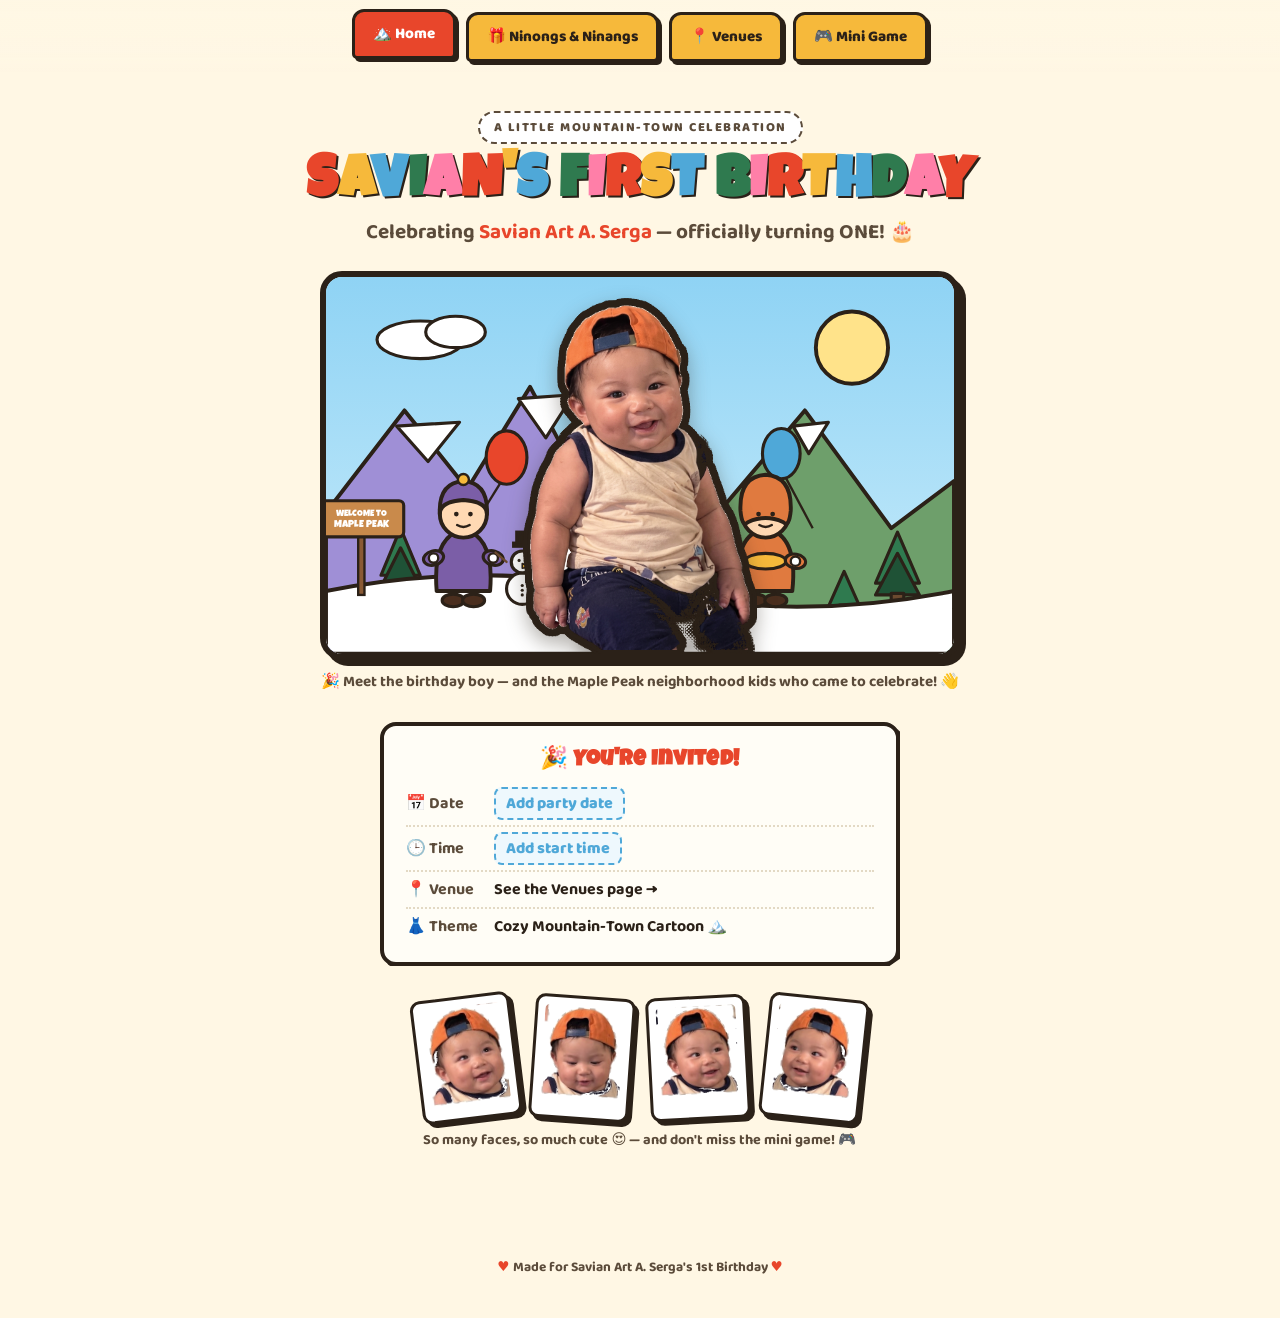
==== index.html @ a9ca5cde "Initial commit: Savian's First Birthday site with mini game Front-end only static site (South Park-i" ====
<!DOCTYPE html>
<html lang="en">
<head>
<meta charset="UTF-8">
<meta name="viewport" content="width=device-width, initial-scale=1, viewport-fit=cover">
<title>Savian's First Birthday</title>
<meta name="description" content="Join us in celebrating Savian Art A. Serga's 1st birthday — a cozy mountain-town celebration.">
<link rel="icon" href="data:,">
<link rel="stylesheet" href="css/style.css">
</head>
<body>

<div class="snowfall" id="snowfall" aria-hidden="true"></div>

<nav class="nav">
  <a href="index.html" class="active">🏔️ Home</a>
  <a href="ninongs.html">🎁 Ninongs &amp; Ninangs</a>
  <a href="venues.html">📍 Venues</a>
  <a href="game.html">🎮 Mini Game</a>
</nav>

<main>
  <section id="home">
    <p class="eyebrow" style="display:block;text-align:center;margin-inline:auto;width:fit-content;">a little mountain-town celebration</p>
    <h1 class="hero-title rainbow-text">SAVIAN'S FIRST BIRTHDAY</h1>
    <p class="hero-sub">Celebrating <b>Savian Art A. Serga</b> — officially turning ONE! 🎂</p>

    <div class="scene-wrap">
      <svg viewBox="0 0 800 480" role="img" aria-label="An illustrated snowy mountain-town scene with cutout-style neighborhood friends, a snowman, and a welcome sign">
        <defs>
          <linearGradient id="skyGrad" x1="0" y1="0" x2="0" y2="1">
            <stop offset="0%" stop-color="var(--sky-top)"/>
            <stop offset="100%" stop-color="var(--sky-bottom)"/>
          </linearGradient>
        </defs>

        <rect x="0" y="0" width="800" height="480" fill="url(#skyGrad)"/>

        <circle cx="670" cy="90" r="46" fill="#FFE38A" stroke="var(--outline)" stroke-width="5"/>

        <ellipse cx="120" cy="80" rx="55" ry="24" fill="#fff" stroke="var(--outline)" stroke-width="4"/>
        <ellipse cx="165" cy="70" rx="38" ry="20" fill="#fff" stroke="var(--outline)" stroke-width="4"/>

        <polygon points="0,300 100,170 180,270 260,140 340,290 420,180 500,300 500,480 0,480"
                 fill="var(--mtn-back)" stroke="var(--outline)" stroke-width="5" stroke-linejoin="round"/>
        <polygon points="90,190 130,235 170,185" fill="var(--snow)" stroke="var(--outline)" stroke-width="4" stroke-linejoin="round"/>
        <polygon points="245,155 280,205 315,150" fill="var(--snow)" stroke="var(--outline)" stroke-width="4" stroke-linejoin="round"/>

        <polygon points="300,340 420,190 500,300 610,170 720,320 800,260 800,480 300,480"
                 fill="var(--mtn-front)" stroke="var(--outline)" stroke-width="5" stroke-linejoin="round"/>
        <polygon points="405,210 425,245 450,205" fill="var(--snow)" stroke="var(--outline)" stroke-width="4" stroke-linejoin="round"/>
        <polygon points="595,190 615,225 640,185" fill="var(--snow)" stroke="var(--outline)" stroke-width="4" stroke-linejoin="round"/>

        <g stroke="var(--outline)" stroke-width="4" stroke-linejoin="round">
          <polygon points="70,380 95,320 120,380" fill="var(--pine)"/>
          <polygon points="70,395 95,345 120,395" fill="var(--pine-dark)"/>
          <rect x="88" y="393" width="14" height="16" fill="#6b4a2f"/>

          <polygon points="700,390 728,325 756,390" fill="var(--pine)"/>
          <polygon points="700,405 728,352 756,405" fill="var(--pine-dark)"/>
          <rect x="720" y="403" width="16" height="16" fill="#6b4a2f"/>

          <polygon points="640,420 660,375 680,420" fill="var(--pine)"/>
          <rect x="654" y="418" width="12" height="14" fill="#6b4a2f"/>
        </g>

        <path d="M0,400 Q200,360 400,400 T800,400 V480 H0 Z" fill="var(--snow)" stroke="var(--outline)" stroke-width="5"/>

        <g>
          <line x1="180" y1="330" x2="230" y2="250" stroke="var(--outline)" stroke-width="3"/>
          <ellipse cx="230" cy="230" rx="26" ry="34" fill="var(--red)" stroke="var(--outline)" stroke-width="4"/>
          <line x1="620" y1="320" x2="580" y2="245" stroke="var(--outline)" stroke-width="3"/>
          <ellipse cx="580" cy="225" rx="24" ry="32" fill="var(--blue)" stroke="var(--outline)" stroke-width="4"/>
        </g>

        <g transform="translate(45,325)">
          <rect x="-4" y="0" width="8" height="80" fill="var(--wood)" stroke="var(--outline)" stroke-width="3"/>
          <rect x="-54" y="-40" width="108" height="46" rx="6" fill="var(--sign)" stroke="var(--outline)" stroke-width="4"/>
          <text x="0" y="-21" text-anchor="middle" font-family="'Luckiest Guy'" font-size="11" fill="#fff">WELCOME TO</text>
          <text x="0" y="-6" text-anchor="middle" font-family="'Luckiest Guy'" font-size="13" fill="#fff">MAPLE PEAK</text>
        </g>

        <g transform="translate(175,420)">
          <ellipse cx="-13" cy="-8" rx="14" ry="8" fill="#4A2E1E" stroke="var(--outline)" stroke-width="4"/>
          <ellipse cx="13" cy="-8" rx="14" ry="8" fill="#4A2E1E" stroke="var(--outline)" stroke-width="4"/>
          <path d="M-34,-20 Q-40,-90 0,-98 Q40,-90 34,-20 Z" fill="var(--coat1)" stroke="var(--outline)" stroke-width="5" stroke-linejoin="round"/>
          <ellipse cx="-38" cy="-62" rx="13" ry="9" fill="var(--coat1)" stroke="var(--outline)" stroke-width="4" transform="rotate(-15 -38 -62)"/>
          <ellipse cx="38" cy="-62" rx="13" ry="9" fill="var(--coat1)" stroke="var(--outline)" stroke-width="4" transform="rotate(15 38 -62)"/>
          <circle cx="-38" cy="-62" r="6" fill="#fff" stroke="var(--outline)" stroke-width="3"/>
          <circle cx="38" cy="-62" r="6" fill="#fff" stroke="var(--outline)" stroke-width="3"/>
          <circle cx="0" cy="-118" r="30" fill="var(--peach)" stroke="var(--outline)" stroke-width="5"/>
          <path d="M-30,-118 Q-32,-158 0,-160 Q32,-158 30,-118 Q30,-134 0,-136 Q-30,-134 -30,-118 Z" fill="var(--coat1)" stroke="var(--outline)" stroke-width="5" stroke-linejoin="round"/>
          <circle cx="0" cy="-162" r="7" fill="var(--yellow)" stroke="var(--outline)" stroke-width="3"/>
          <circle cx="-9" cy="-118" r="3" fill="var(--outline)"/>
          <circle cx="9" cy="-118" r="3" fill="var(--outline)"/>
          <path d="M-8,-104 Q0,-99 8,-104" fill="none" stroke="var(--outline)" stroke-width="3" stroke-linecap="round"/>
        </g>

        <g transform="translate(250,415)">
          <circle cx="0" cy="-18" r="20" fill="#fff" stroke="var(--outline)" stroke-width="4"/>
          <circle cx="0" cy="-52" r="14" fill="#fff" stroke="var(--outline)" stroke-width="4"/>
          <circle cx="-4" cy="-54" r="2" fill="var(--outline)"/>
          <circle cx="4" cy="-54" r="2" fill="var(--outline)"/>
          <polygon points="0,-50 11,-46 0,-44" fill="var(--yellow)" stroke="var(--outline)" stroke-width="2" stroke-linejoin="round"/>
          <circle cx="0" cy="-22" r="2" fill="var(--outline)"/>
          <circle cx="0" cy="-16" r="2" fill="var(--outline)"/>
          <circle cx="0" cy="-10" r="2" fill="var(--outline)"/>
          <line x1="-20" y1="-52" x2="-34" y2="-64" stroke="#6b4a2f" stroke-width="3" stroke-linecap="round"/>
          <line x1="20" y1="-52" x2="34" y2="-60" stroke="#6b4a2f" stroke-width="3" stroke-linecap="round"/>
          <rect x="-13" y="-78" width="26" height="8" fill="var(--outline)"/>
          <rect x="-9" y="-92" width="18" height="16" fill="var(--outline)"/>
        </g>

        <g transform="translate(560,420)">
          <ellipse cx="-13" cy="-8" rx="14" ry="8" fill="#4A2E1E" stroke="var(--outline)" stroke-width="4"/>
          <ellipse cx="13" cy="-8" rx="14" ry="8" fill="#4A2E1E" stroke="var(--outline)" stroke-width="4"/>
          <path d="M-34,-20 Q-42,-92 0,-100 Q42,-92 34,-20 Z" fill="var(--coat2)" stroke="var(--outline)" stroke-width="5" stroke-linejoin="round"/>
          <ellipse cx="0" cy="-58" rx="26" ry="10" fill="var(--yellow)" stroke="var(--outline)" stroke-width="4"/>
          <ellipse cx="-38" cy="-58" rx="13" ry="9" fill="var(--coat2)" stroke="var(--outline)" stroke-width="4" transform="rotate(-10 -38 -58)"/>
          <ellipse cx="38" cy="-58" rx="13" ry="9" fill="var(--coat2)" stroke="var(--outline)" stroke-width="4" transform="rotate(10 38 -58)"/>
          <circle cx="-38" cy="-58" r="6" fill="#fff" stroke="var(--outline)" stroke-width="3"/>
          <circle cx="38" cy="-58" r="6" fill="#fff" stroke="var(--outline)" stroke-width="3"/>
          <circle cx="0" cy="-118" r="30" fill="var(--peach)" stroke="var(--outline)" stroke-width="5"/>
          <path d="M-32,-122 Q-34,-166 0,-168 Q34,-166 32,-122 Q30,-100 22,-108 Q0,-118 -22,-108 Q-30,-100 -32,-122 Z" fill="var(--coat2)" stroke="var(--outline)" stroke-width="5" stroke-linejoin="round"/>
          <circle cx="-9" cy="-118" r="3" fill="var(--outline)"/>
          <circle cx="9" cy="-118" r="3" fill="var(--outline)"/>
          <path d="M-8,-104 Q0,-99 8,-104" fill="none" stroke="var(--outline)" stroke-width="3" stroke-linecap="round"/>
        </g>

        <g transform="translate(400,175) rotate(-16)">
          <polygon points="0,-70 -30,20 30,20" fill="var(--blue)" stroke="var(--outline)" stroke-width="5" stroke-linejoin="round"/>
          <polygon points="-19,-6 19,-6 12,-24 -12,-24" fill="var(--red)" stroke="var(--outline)" stroke-width="3" stroke-linejoin="round"/>
          <polygon points="-9,-40 9,-40 5,-54 -5,-54" fill="var(--yellow)" stroke="var(--outline)" stroke-width="3" stroke-linejoin="round"/>
          <circle cx="0" cy="-70" r="11" fill="#fff" stroke="var(--outline)" stroke-width="4"/>
        </g>

        <ellipse cx="400" cy="428" rx="128" ry="16" fill="var(--outline)" opacity=".16"/>
      </svg>

      <div class="photo-stage">
        <div class="photo-shadow"></div>
        <img class="baby-photo" src="assets/img/baby-full.png" alt="Savian smiling in his orange cap">
      </div>
    </div>
    <p class="hint">🎉 Meet the birthday boy — and the Maple Peak neighborhood kids who came to celebrate! 👋</p>

    <div class="party-sign">
      <h3>🎉 You're Invited!</h3>
      <div class="sign-row"><span class="label">📅 Date</span><span class="fill">Add party date</span></div>
      <div class="sign-row"><span class="label">🕒 Time</span><span class="fill">Add start time</span></div>
      <div class="sign-row"><span class="label">📍 Venue</span><span>See the Venues page →</span></div>
      <div class="sign-row"><span class="label">👗 Theme</span><span>Cozy Mountain-Town Cartoon 🏔️</span></div>
    </div>

    <div class="photo-strip">
      <div class="polaroid"><img src="assets/img/baby-1.png" alt="Savian smiling, angle 1"></div>
      <div class="polaroid"><img src="assets/img/baby-2.png" alt="Savian smiling, angle 2"></div>
      <div class="polaroid"><img src="assets/img/baby-3.png" alt="Savian smiling, angle 3"></div>
      <div class="polaroid"><img src="assets/img/baby-4.png" alt="Savian smiling, angle 4"></div>
    </div>
    <p class="photo-strip-cap">So many faces, so much cute 😍 — and don't miss the mini game! 🎮</p>
  </section>
</main>

<footer>
  <span class="heart">♥</span> Made for Savian Art A. Serga's 1st Birthday <span class="heart">♥</span>
</footer>

<script src="js/site.js"></script>
</body>
</html>
---- css/style.css ----
@import url('https://fonts.googleapis.com/css2?family=Luckiest+Guy&family=Baloo+2:wght@400;500;600;700;800&display=swap');

:root{
  --sky-top:#8FD3F4;
  --sky-bottom:#C9ECFB;
  --mtn-back:#9F8FD6;
  --mtn-front:#6E9F6B;
  --snow:#FFFFFF;
  --pine:#2F7A4F;
  --pine-dark:#1F5236;
  --paper:#FFF7E4;
  --card:#FFFDF6;
  --outline:#2B2118;
  --text:#2B2118;
  --text-soft:#5B4B3A;
  --red:#E8462B;
  --yellow:#F6B93B;
  --blue:#4FA8D8;
  --green:#2F7A4F;
  --pink:#FF7FA8;
  --peach:#FFD9B3;
  --coat1:#7B5EA7;
  --coat2:#E07A3F;
  --wood:#8a5a35;
  --sign:#c98a4b;
}

*{box-sizing:border-box;}
html{ -webkit-text-size-adjust:100%; }
body{
  margin:0;
  background:var(--paper);
  color:var(--text);
  font-family:'Baloo 2', ui-rounded, system-ui, sans-serif;
  overflow-x:hidden;
}
h1,h2,h3,.display{
  font-family:'Luckiest Guy', 'Baloo 2', cursive;
  letter-spacing:.5px;
  text-wrap:balance;
  margin:0;
}
a{ color:inherit; text-decoration:none; }
img{ max-width:100%; }

/* ---------- snow ---------- */
.snowfall{ position:fixed; inset:0; pointer-events:none; overflow:hidden; z-index:1; }
.flake{ position:absolute; top:-10%; color:#fff; text-shadow:0 0 2px rgba(43,33,24,.25); animation:fall linear infinite; }
@keyframes fall{
  to{ transform:translateY(115vh) translateX(var(--drift,0px)); }
}
@media (prefers-reduced-motion:reduce){
  .flake{ animation:none; display:none; }
}

/* ---------- nav ---------- */
.nav{
  position:fixed; top:0; left:0; right:0; z-index:50;
  display:flex; justify-content:center; flex-wrap:wrap; gap:10px;
  padding:calc(env(safe-area-inset-top,0px) + 12px) 16px 10px;
  background:linear-gradient(to bottom, rgba(255,247,228,.97), rgba(255,247,228,.85) 80%, transparent);
}
.nav a{
  display:inline-block;
  font-family:'Baloo 2', sans-serif; font-weight:800; font-size:.95rem;
  padding:10px 18px; border:3px solid var(--outline); border-radius:12px 12px 5px 5px;
  cursor:pointer; background:var(--yellow); color:var(--outline);
  box-shadow:3px 3px 0 var(--outline);
  transition:transform .12s ease;
}
.nav a:hover{ transform:translateY(-2px); }
.nav a:active{ transform:translateY(1px); box-shadow:1px 1px 0 var(--outline); }
.nav a.active{ background:var(--red); color:#fff; transform:translateY(-3px); }
.nav a:focus-visible{ outline:3px solid var(--blue); outline-offset:2px; }

main{ position:relative; z-index:2; padding-top:78px; max-width:920px; margin:0 auto; padding-inline:16px; }
section{ padding-block:20px 60px; }

.eyebrow{
  display:inline-block; font-weight:800; font-size:.8rem; letter-spacing:1.5px;
  text-transform:uppercase; color:var(--text-soft); background:#fff;
  border:2px dashed var(--text-soft); border-radius:999px; padding:4px 14px;
  margin-bottom:10px;
}

/* ---------- hero ---------- */
.hero-title{ font-size:clamp(2.1rem, 7vw, 3.6rem); text-align:center; margin:6px 0 2px; line-height:1.05; }
.hero-title span{ text-shadow:2px 2px 0 var(--outline); }
.hero-sub{ text-align:center; font-weight:700; font-size:clamp(1rem,2.6vw,1.3rem); color:var(--text-soft); margin:0 0 22px; }
.hero-sub b{ color:var(--red); }

.scene-wrap{
  position:relative; max-width:640px; margin:0 auto; border:6px solid var(--outline); border-radius:22px;
  overflow:hidden; box-shadow:6px 6px 0 var(--outline); background:var(--sky-bottom);
}
.scene-wrap svg{ display:block; width:100%; height:auto; }
.hint{ text-align:center; font-weight:700; color:var(--text-soft); margin-top:10px; font-size:.95rem; }

.photo-stage{
  position:absolute; left:50%; bottom:1%; height:92%;
  transform:translateX(-50%); pointer-events:none;
}
.photo-shadow{
  position:absolute; left:50%; bottom:-1%; width:58%; height:14px; transform:translateX(-50%);
  background:var(--outline); opacity:.2; border-radius:50%; filter:blur(4px);
}
.baby-photo{
  display:block; height:100%; width:auto;
  filter:
    drop-shadow(3px 0 0 var(--outline)) drop-shadow(-3px 0 0 var(--outline))
    drop-shadow(0 3px 0 var(--outline)) drop-shadow(0 -3px 0 var(--outline))
    drop-shadow(2px 2px 0 var(--outline)) drop-shadow(-2px -2px 0 var(--outline))
    drop-shadow(2px -2px 0 var(--outline)) drop-shadow(-2px 2px 0 var(--outline))
    drop-shadow(0 8px 10px rgba(43,33,24,.35));
}

.photo-strip{ display:flex; justify-content:center; flex-wrap:wrap; gap:16px; margin-top:30px; }
.polaroid{
  background:#fff; border:3px solid var(--outline); border-radius:10px; padding:7px 7px 13px;
  box-shadow:4px 4px 0 var(--outline); width:100px;
}
.polaroid img{ width:100%; border-radius:5px; display:block; }
.polaroid:nth-child(1){ transform:rotate(-7deg); }
.polaroid:nth-child(2){ transform:rotate(4deg); }
.polaroid:nth-child(3){ transform:rotate(-3deg); }
.polaroid:nth-child(4){ transform:rotate(6deg); }
.photo-strip-cap{ text-align:center; font-weight:700; color:var(--text-soft); margin-top:8px; font-size:.9rem; }

.party-sign{
  max-width:520px; margin:28px auto 0; background:var(--card); border:4px solid var(--outline);
  border-radius:16px; padding:18px 22px; box-shadow:5px 5px 0 var(--outline);
  clip-path:polygon(0% 2%,2% 0%,98% 0%,100% 3%,100% 97%,98% 100%,2% 100%,0% 98%);
}
.party-sign h3{ margin:0 0 10px; font-size:1.4rem; color:var(--red); text-align:center; }
.sign-row{ display:flex; gap:10px; align-items:baseline; font-weight:700; padding:5px 0; border-bottom:2px dotted #e3d9c4; }
.sign-row:last-child{ border-bottom:none; }
.sign-row .label{ min-width:78px; color:var(--text-soft); }
.fill{
  border:2px dashed var(--blue); border-radius:8px; padding:2px 10px; color:var(--blue);
  background:#eef8fd; font-weight:800;
}

/* ---------- section headers ---------- */
.page-head{ text-align:center; margin-bottom:26px; }
.page-head h2{ font-size:clamp(1.8rem,5vw,2.6rem); color:var(--red); margin:4px 0 6px; text-shadow:2px 2px 0 var(--outline); }
.page-head p{ color:var(--text-soft); font-weight:600; max-width:60ch; margin:0 auto; }

/* ---------- godparent cards ---------- */
.card-grid{ display:grid; grid-template-columns:repeat(auto-fit,minmax(190px,1fr)); gap:18px; }
.god-card{
  background:var(--card); border:4px solid var(--outline); border-radius:16px; padding:18px 14px 16px;
  text-align:center; box-shadow:5px 5px 0 var(--outline); position:relative;
}
.god-card .tag{
  position:absolute; top:-12px; left:50%; transform:translateX(-50%);
  font-size:.72rem; font-weight:800; letter-spacing:1px; text-transform:uppercase;
  padding:3px 10px; border-radius:999px; border:2px solid var(--outline); color:#fff;
}
.god-card.ninong .tag{ background:var(--blue); }
.god-card.ninang .tag{ background:var(--pink); }
.avatar{
  width:78px; height:78px; margin:14px auto 12px; border-radius:50%; border:4px solid var(--outline);
  display:flex; align-items:center; justify-content:center; font-family:'Luckiest Guy';
  font-size:1.6rem; color:#fff;
}
.god-card.ninong .avatar{ background:var(--blue); }
.god-card.ninang .avatar{ background:var(--pink); }
.god-card .name{ font-weight:800; font-size:1.05rem; }
.god-card .role{ color:var(--text-soft); font-weight:600; font-size:.85rem; margin-top:2px; }
.edit-hint{ text-align:center; margin-top:22px; font-weight:700; color:var(--text-soft); font-size:.9rem; }

/* ---------- venues ---------- */
.venue-card{
  background:var(--card); border:4px solid var(--outline); border-radius:18px; padding:20px;
  box-shadow:5px 5px 0 var(--outline); margin-bottom:22px; display:grid; gap:16px;
  grid-template-columns:140px 1fr; align-items:center;
}
.venue-icon{
  width:110px; height:110px; border-radius:16px; border:4px solid var(--outline);
  display:flex; align-items:center; justify-content:center; font-size:2.6rem;
}
.venue-card.mass .venue-icon{ background:#e9e4ff; }
.venue-card.party .venue-icon{ background:#ffe9d6; }
.venue-card h3{ margin:0 0 6px; font-size:1.3rem; }
.venue-line{ font-weight:700; color:var(--text-soft); margin:2px 0; }
@media (max-width:480px){
  .venue-card{ grid-template-columns:1fr; text-align:center; }
  .venue-icon{ margin:0 auto; }
}

/* ---------- mini game ---------- */
.game-wrap{
  max-width:640px; margin:0 auto; text-align:center;
}
.game-canvas-frame{
  position:relative; border:6px solid var(--outline); border-radius:18px; overflow:hidden;
  box-shadow:6px 6px 0 var(--outline); background:var(--sky-bottom); touch-action:none;
}
#gameCanvas{ display:block; width:100%; height:auto; image-rendering:pixelated; }
.game-controls{ margin-top:16px; display:flex; justify-content:center; gap:12px; flex-wrap:wrap; }
.game-btn{
  font-family:'Baloo 2', sans-serif; font-weight:800; font-size:1rem;
  padding:12px 26px; border:3px solid var(--outline); border-radius:12px 12px 5px 5px;
  cursor:pointer; background:var(--blue); color:#fff;
  box-shadow:3px 3px 0 var(--outline); transition:transform .12s ease;
}
.game-btn:hover{ transform:translateY(-2px); }
.game-btn:active{ transform:translateY(1px); box-shadow:1px 1px 0 var(--outline); }
.game-help{ margin-top:14px; color:var(--text-soft); font-weight:600; font-size:.9rem; }
.game-help kbd{
  font-family:inherit; font-weight:800; background:#fff; border:2px solid var(--outline);
  border-radius:6px; padding:1px 8px; box-shadow:2px 2px 0 var(--outline);
}

footer{ text-align:center; padding:30px 16px 40px; color:var(--text-soft); font-weight:700; font-size:.85rem; }
footer .heart{ color:var(--red); }
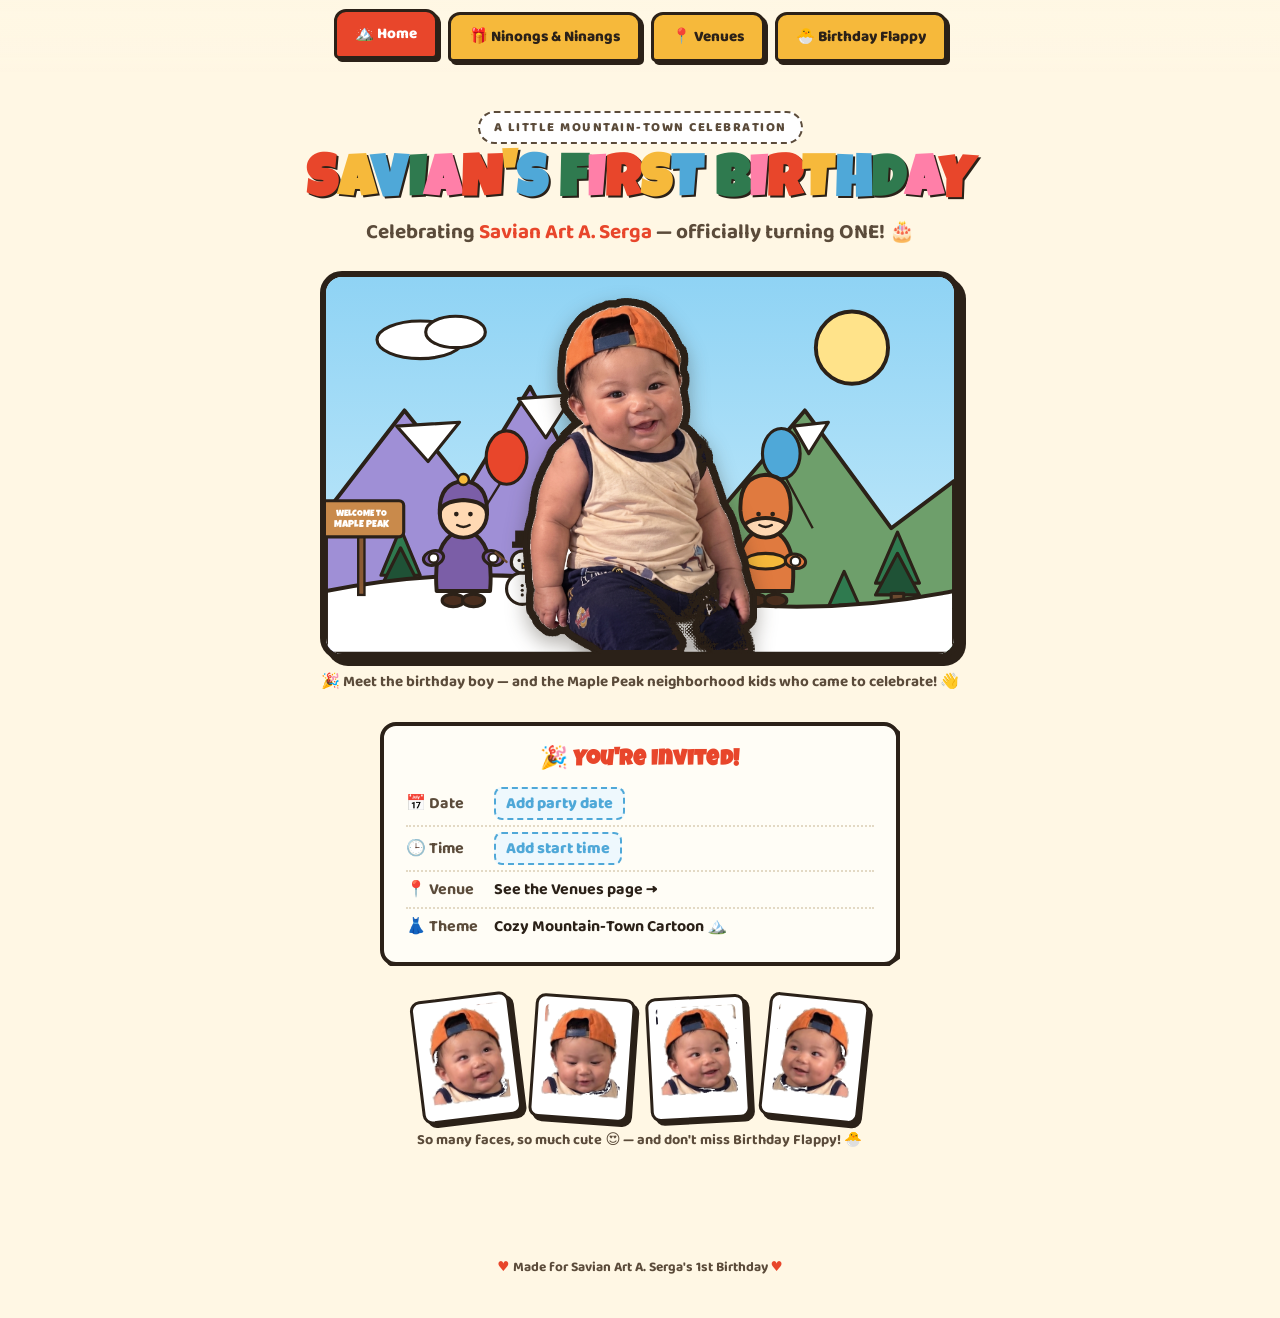
==== commit b868e785: "Replace dino-run mini game with Birthday Flappy + leaderboard New Flappy-Bird-style game: pick a Nin" ====
--- a/index.html
+++ b/index.html
@@ -16,7 +16,7 @@
   <a href="index.html" class="active">🏔️ Home</a>
   <a href="ninongs.html">🎁 Ninongs &amp; Ninangs</a>
   <a href="venues.html">📍 Venues</a>
-  <a href="game.html">🎮 Mini Game</a>
+  <a href="game.html">🐣 Birthday Flappy</a>
 </nav>
 
 <main>
@@ -158,7 +158,7 @@
       <div class="polaroid"><img src="assets/img/baby-3.png" alt="Savian smiling, angle 3"></div>
       <div class="polaroid"><img src="assets/img/baby-4.png" alt="Savian smiling, angle 4"></div>
     </div>
-    <p class="photo-strip-cap">So many faces, so much cute 😍 — and don't miss the mini game! 🎮</p>
+    <p class="photo-strip-cap">So many faces, so much cute 😍 — and don't miss Birthday Flappy! 🐣</p>
   </section>
 </main>
 
--- a/css/style.css
+++ b/css/style.css
@@ -192,25 +192,77 @@
 .game-wrap{
   max-width:640px; margin:0 auto; text-align:center;
 }
+.flappy-panel-title{ font-size:1.5rem; color:var(--red); margin-bottom:16px; text-shadow:2px 2px 0 var(--outline); }
+
 .game-canvas-frame{
   position:relative; border:6px solid var(--outline); border-radius:18px; overflow:hidden;
   box-shadow:6px 6px 0 var(--outline); background:var(--sky-bottom); touch-action:none;
 }
-#gameCanvas{ display:block; width:100%; height:auto; image-rendering:pixelated; }
+.flappy-frame{ max-width:360px; margin:0 auto; }
+#gameCanvas{ display:block; width:100%; height:auto; image-rendering:pixelated; touch-action:none; }
 .game-controls{ margin-top:16px; display:flex; justify-content:center; gap:12px; flex-wrap:wrap; }
 .game-btn{
-  font-family:'Baloo 2', sans-serif; font-weight:800; font-size:1rem;
-  padding:12px 26px; border:3px solid var(--outline); border-radius:12px 12px 5px 5px;
-  cursor:pointer; background:var(--blue); color:#fff;
+  font-family:'Baloo 2', sans-serif; font-weight:800; font-size:1.1rem;
+  padding:16px 32px; border:3px solid var(--outline); border-radius:12px 12px 5px 5px;
+  cursor:pointer; background:var(--blue); color:#fff; touch-action:manipulation;
   box-shadow:3px 3px 0 var(--outline); transition:transform .12s ease;
+  -webkit-tap-highlight-color:transparent; user-select:none;
 }
 .game-btn:hover{ transform:translateY(-2px); }
 .game-btn:active{ transform:translateY(1px); box-shadow:1px 1px 0 var(--outline); }
+.game-btn.secondary{ background:var(--yellow); color:var(--outline); font-size:1rem; padding:14px 26px; }
 .game-help{ margin-top:14px; color:var(--text-soft); font-weight:600; font-size:.9rem; }
 .game-help kbd{
   font-family:inherit; font-weight:800; background:#fff; border:2px solid var(--outline);
   border-radius:6px; padding:1px 8px; box-shadow:2px 2px 0 var(--outline);
 }
 
+/* ---------- player select ---------- */
+.player-grid{
+  display:grid; grid-template-columns:repeat(auto-fit,minmax(150px,1fr)); gap:14px;
+  max-width:520px; margin:0 auto;
+}
+.player-btn{
+  display:flex; flex-direction:column; align-items:center; gap:8px;
+  font-family:'Baloo 2', sans-serif; font-weight:800; font-size:1rem;
+  padding:16px 10px; border:3px solid var(--outline); border-radius:14px;
+  cursor:pointer; background:var(--card); color:var(--outline);
+  box-shadow:4px 4px 0 var(--outline); transition:transform .12s ease;
+  -webkit-tap-highlight-color:transparent;
+}
+.player-btn:hover{ transform:translateY(-3px); }
+.player-btn:active{ transform:translateY(1px); box-shadow:1px 1px 0 var(--outline); }
+.player-avatar{
+  width:52px; height:52px; border-radius:50%; border:3px solid var(--outline);
+  display:flex; align-items:center; justify-content:center; font-family:'Luckiest Guy';
+  font-size:1.1rem; color:#fff;
+}
+.player-btn.ninong .player-avatar{ background:var(--blue); }
+.player-btn.ninang .player-avatar{ background:var(--pink); }
+
+.playing-as{ font-weight:700; color:var(--text-soft); margin-bottom:14px; }
+.playing-as strong{ color:var(--red); }
+.link-btn{
+  background:none; border:none; padding:0; margin:0; cursor:pointer;
+  color:var(--blue); font-weight:800; font-family:inherit; font-size:inherit;
+  text-decoration:underline; text-underline-offset:2px;
+}
+
+/* ---------- leaderboard ---------- */
+.leaderboard-list{
+  list-style:none; margin:0 auto; padding:0; max-width:420px;
+  display:flex; flex-direction:column; gap:8px;
+}
+.leaderboard-row{
+  display:grid; grid-template-columns:32px 1fr auto; align-items:center; gap:10px;
+  background:var(--card); border:3px solid var(--outline); border-radius:10px;
+  padding:10px 14px; box-shadow:3px 3px 0 var(--outline); text-align:left;
+}
+.leaderboard-row:nth-child(1){ background:#FFF2CC; }
+.lb-rank{ font-family:'Luckiest Guy'; color:var(--red); font-size:1.1rem; }
+.lb-name{ font-weight:700; }
+.lb-score{ font-family:'Luckiest Guy'; color:var(--blue); font-size:1.2rem; }
+.leaderboard-status{ color:var(--text-soft); font-weight:600; margin-top:10px; }
+
 footer{ text-align:center; padding:30px 16px 40px; color:var(--text-soft); font-weight:700; font-size:.85rem; }
 footer .heart{ color:var(--red); }
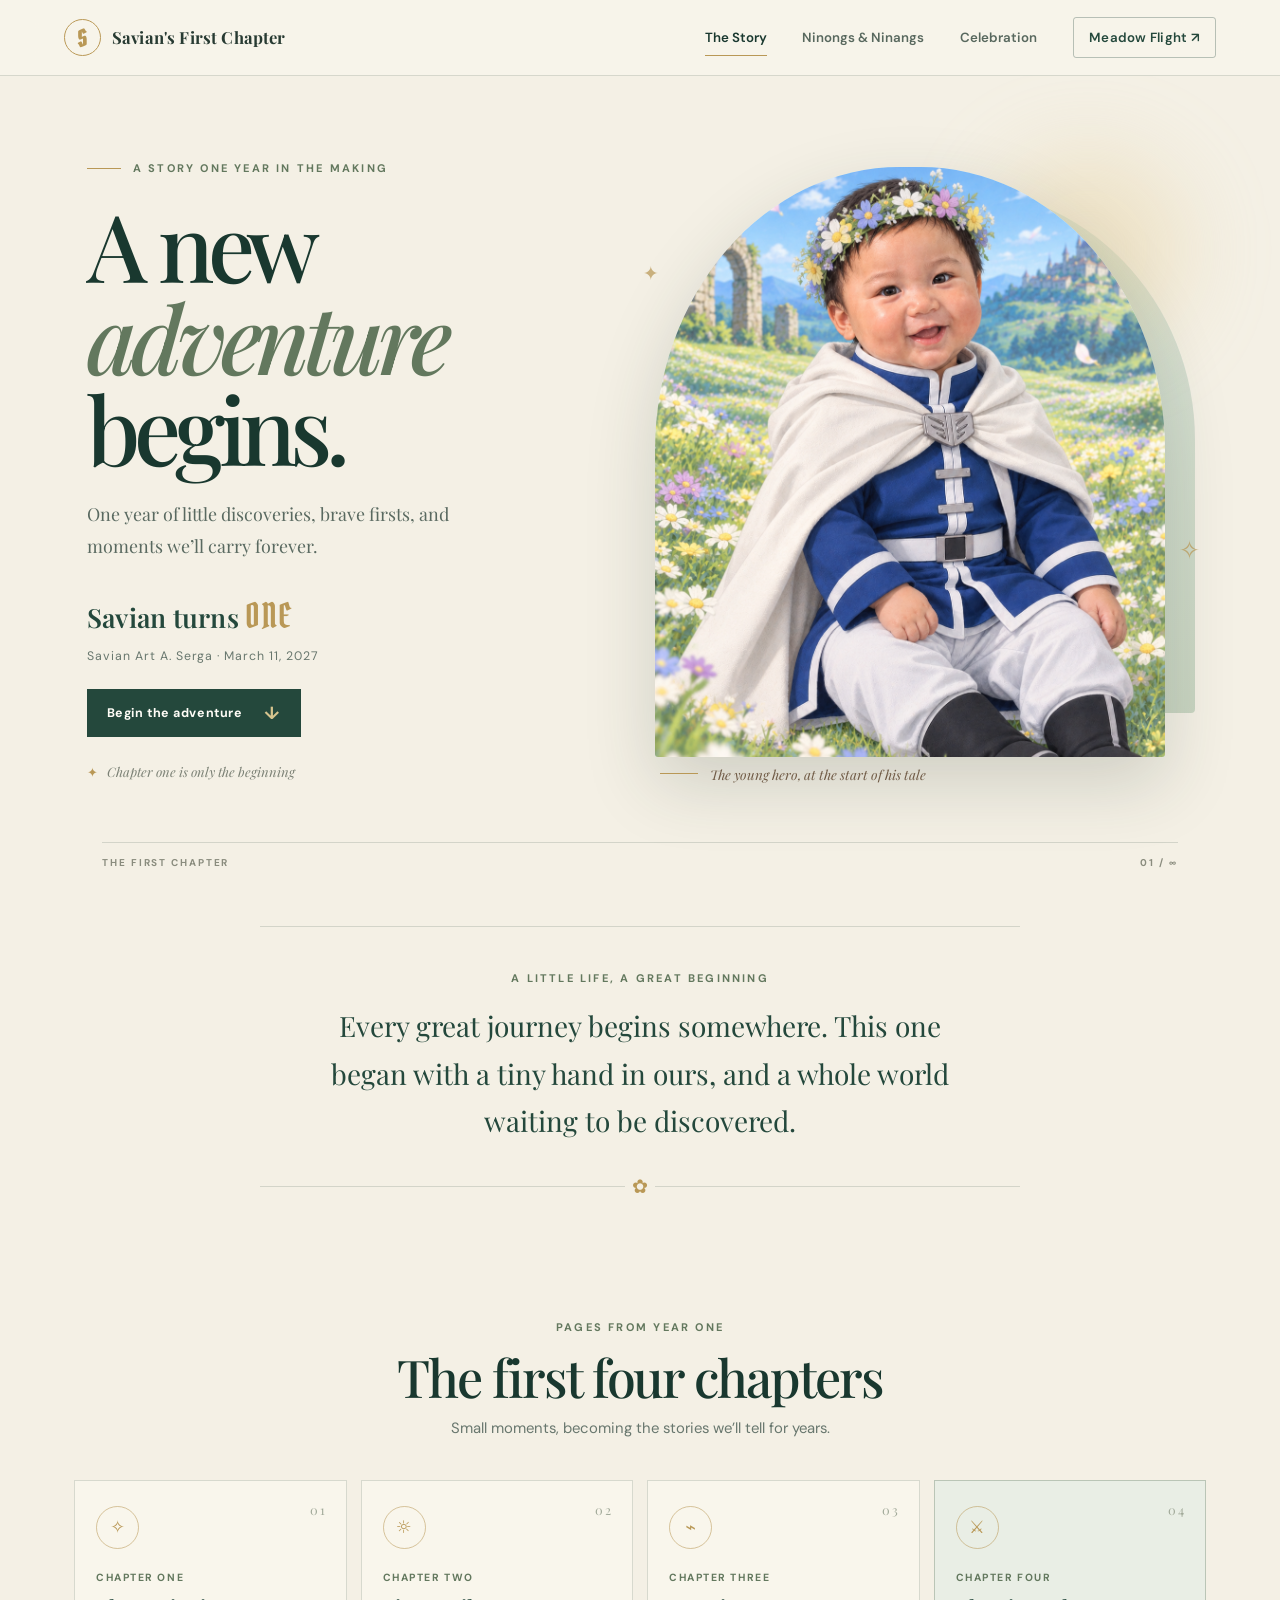
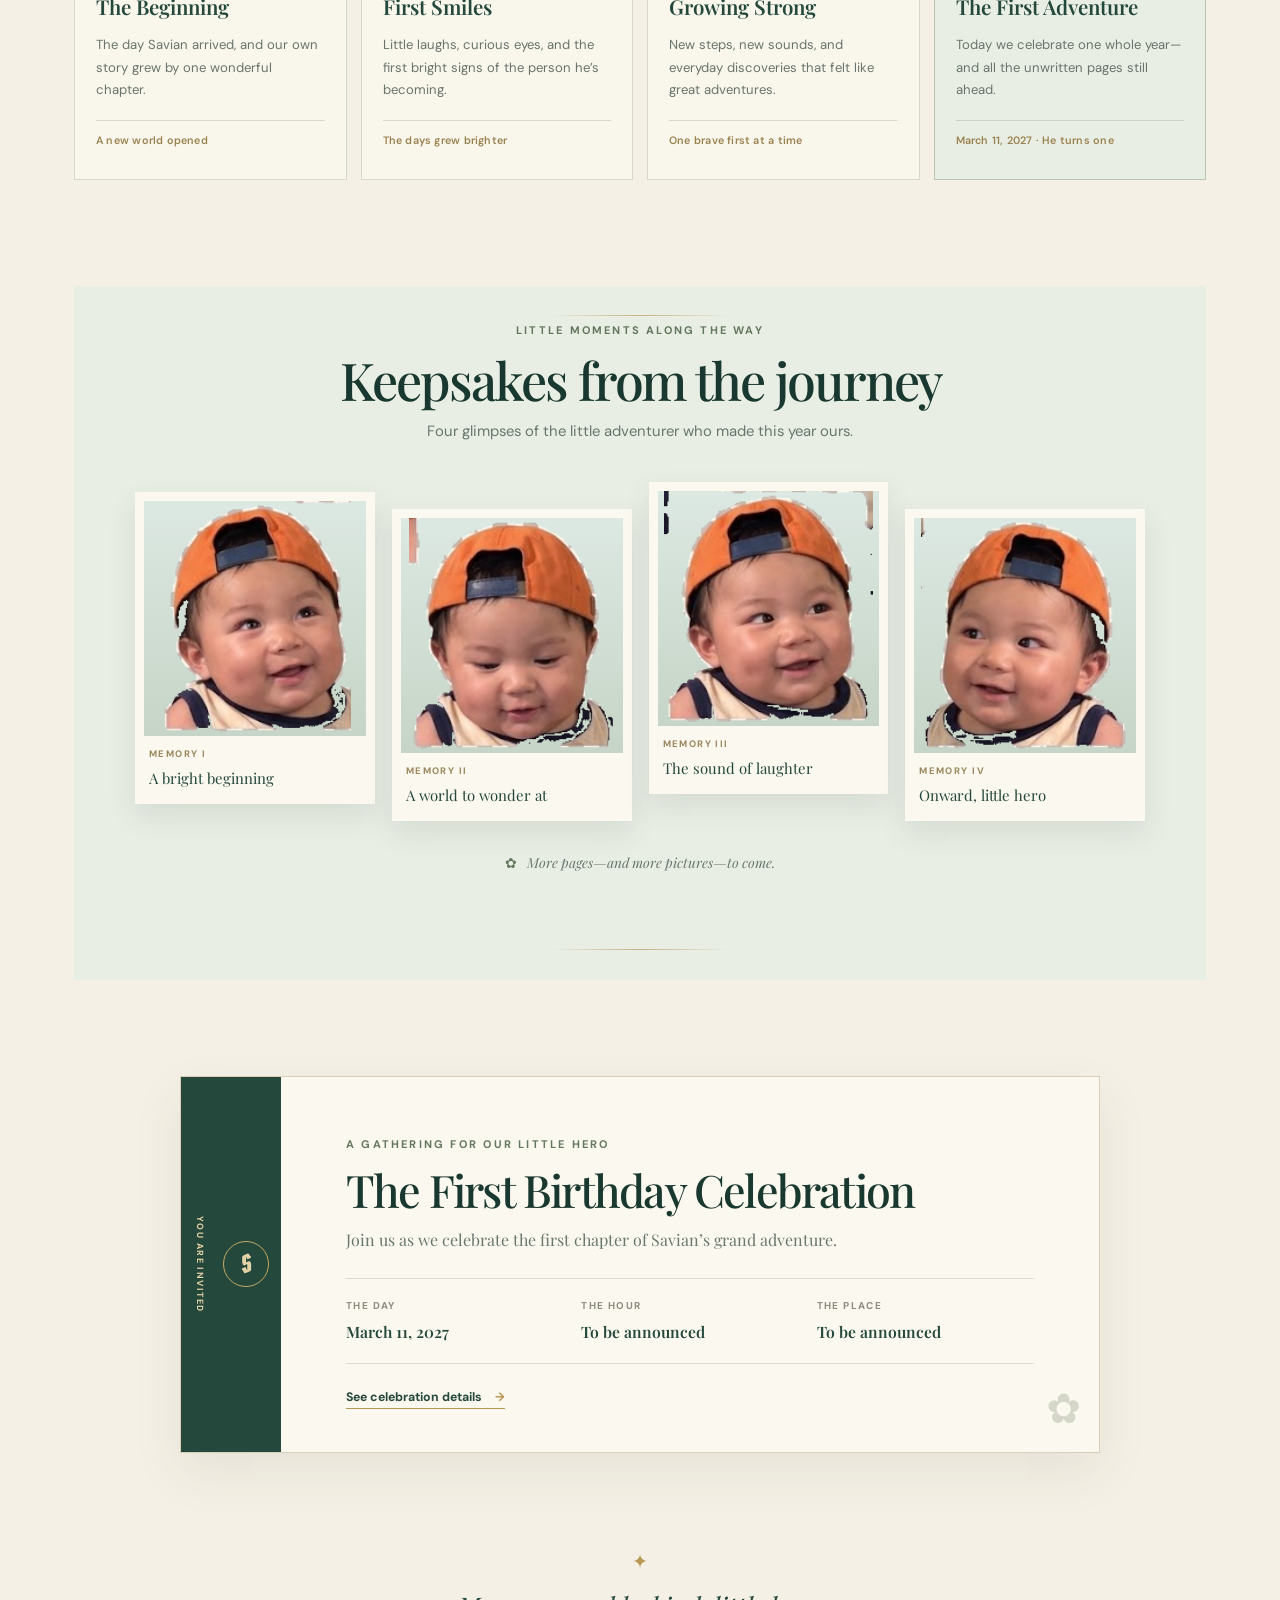
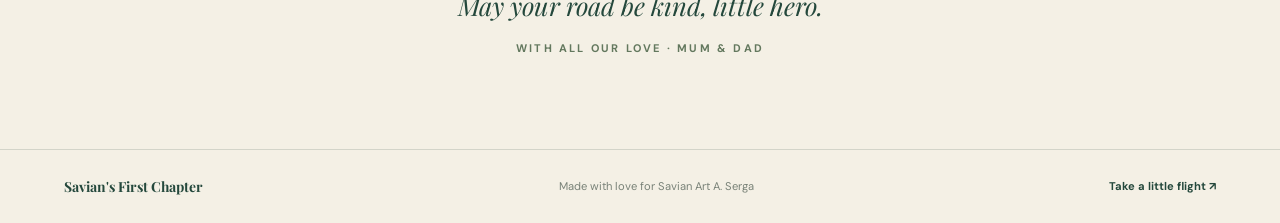
==== commit dafc5d93: "Redesign birthday site as a fantasy storybook journey" ====
--- a/index.html
+++ b/index.html
@@ -3,169 +3,132 @@
 <head>
 <meta charset="UTF-8">
 <meta name="viewport" content="width=device-width, initial-scale=1, viewport-fit=cover">
-<title>Savian's First Birthday</title>
-<meta name="description" content="Join us in celebrating Savian Art A. Serga's 1st birthday — a cozy mountain-town celebration.">
+<meta name="theme-color" content="#f4f0e5">
+<title>A New Adventure Begins · Savian Turns One</title>
+<meta name="description" content="Celebrate the first chapter of Savian Art A. Serga's story — a peaceful meadow adventure for his first birthday.">
 <link rel="icon" href="data:,">
+<link rel="preconnect" href="https://fonts.googleapis.com">
+<link rel="preconnect" href="https://fonts.gstatic.com" crossorigin>
+<link href="https://fonts.googleapis.com/css2?family=DM+Sans:wght@400;500;600;700&family=Playfair+Display:wght@500;600;700&family=Pirata+One&display=swap" rel="stylesheet">
 <link rel="stylesheet" href="css/style.css">
 </head>
-<body>
+<body class="home-page">
+<div class="ambient-particles" id="ambientParticles" aria-hidden="true"></div>
 
-<div class="snowfall" id="snowfall" aria-hidden="true"></div>
-
-<nav class="nav">
-  <a href="index.html" class="active">🏔️ Home</a>
-  <a href="ninongs.html">🎁 Ninongs &amp; Ninangs</a>
-  <a href="venues.html">📍 Venues</a>
-  <a href="game.html">🐣 Birthday Flappy</a>
+<nav class="nav" aria-label="Main navigation">
+  <a href="index.html" class="brand" aria-label="Savian's birthday home"><span class="brand-mark">S</span><span>Savian's First Chapter</span></a>
+  <div class="nav-links">
+    <a href="index.html" class="active" aria-current="page">The Story</a>
+    <a href="ninongs.html">Ninongs &amp; Ninangs</a>
+    <a href="venues.html">Celebration</a>
+    <a href="game.html" class="nav-game">Meadow Flight <span aria-hidden="true">↗</span></a>
+  </div>
 </nav>
 
 <main>
-  <section id="home">
-    <p class="eyebrow" style="display:block;text-align:center;margin-inline:auto;width:fit-content;">a little mountain-town celebration</p>
-    <h1 class="hero-title rainbow-text">SAVIAN'S FIRST BIRTHDAY</h1>
-    <p class="hero-sub">Celebrating <b>Savian Art A. Serga</b> — officially turning ONE! 🎂</p>
+  <section class="hero" aria-labelledby="hero-title">
+    <div class="hero-copy">
+      <p class="eyebrow"><span class="eyebrow-line"></span> A story one year in the making</p>
+      <h1 id="hero-title">A new<br><em>adventure</em><br>begins.</h1>
+      <p class="hero-intro">One year of little discoveries, brave firsts, and moments we’ll carry forever.</p>
+      <p class="hero-name">Savian turns <span>ONE</span></p>
+      <p class="hero-fullname">Savian Art A. Serga · March 11, 2027</p>
+      <a class="button button-primary" href="#chapters">Begin the adventure <span aria-hidden="true">↓</span></a>
+      <div class="hero-note"><span class="note-star" aria-hidden="true">✦</span> Chapter one is only the beginning</div>
+    </div>
+    <div class="hero-art" aria-label="Savian dressed as a young fantasy hero in a sunlit meadow">
+      <div class="sun-glow" aria-hidden="true"></div>
+      <div class="hero-image-wrap">
+        <img src="assets/img/savi-himmel.png" alt="Savian smiling in a blue hero's tunic and white cloak, surrounded by meadow flowers" fetchpriority="high">
+      </div>
+      <div class="art-caption"><span class="caption-rule"></span><span>The young hero, at the start of his tale</span></div>
+      <span class="art-spark spark-one" aria-hidden="true">✦</span>
+      <span class="art-spark spark-two" aria-hidden="true">✧</span>
+    </div>
+    <div class="hero-bottomline"><span>THE FIRST CHAPTER</span><span>01 / ∞</span></div>
+  </section>
 
-    <div class="scene-wrap">
-      <svg viewBox="0 0 800 480" role="img" aria-label="An illustrated snowy mountain-town scene with cutout-style neighborhood friends, a snowman, and a welcome sign">
-        <defs>
-          <linearGradient id="skyGrad" x1="0" y1="0" x2="0" y2="1">
-            <stop offset="0%" stop-color="var(--sky-top)"/>
-            <stop offset="100%" stop-color="var(--sky-bottom)"/>
-          </linearGradient>
-        </defs>
+  <section class="story-intro reveal" aria-label="A note about Savian's first year">
+    <span class="section-kicker">A little life, a great beginning</span>
+    <p>Every great journey begins somewhere. This one began with a tiny hand in ours, and a whole world waiting to be discovered.</p>
+    <span class="story-flower" aria-hidden="true">✿</span>
+  </section>
 
-        <rect x="0" y="0" width="800" height="480" fill="url(#skyGrad)"/>
+  <section class="chapters-section" id="chapters" aria-labelledby="chapters-title">
+    <div class="section-heading reveal">
+      <p class="section-kicker">Pages from year one</p>
+      <h2 id="chapters-title">The first four chapters</h2>
+      <p>Small moments, becoming the stories we’ll tell for years.</p>
+    </div>
+    <div class="chapter-grid">
+      <article class="chapter-card reveal">
+        <div class="chapter-number">01</div><div class="chapter-icon" aria-hidden="true">✧</div>
+        <p class="chapter-label">Chapter One</p><h3>The Beginning</h3>
+        <p>The day Savian arrived, and our own story grew by one wonderful chapter.</p>
+        <span class="chapter-date">A new world opened</span>
+      </article>
+      <article class="chapter-card reveal">
+        <div class="chapter-number">02</div><div class="chapter-icon" aria-hidden="true">☼</div>
+        <p class="chapter-label">Chapter Two</p><h3>First Smiles</h3>
+        <p>Little laughs, curious eyes, and the first bright signs of the person he’s becoming.</p>
+        <span class="chapter-date">The days grew brighter</span>
+      </article>
+      <article class="chapter-card reveal">
+        <div class="chapter-number">03</div><div class="chapter-icon" aria-hidden="true">⌁</div>
+        <p class="chapter-label">Chapter Three</p><h3>Growing Strong</h3>
+        <p>New steps, new sounds, and everyday discoveries that felt like great adventures.</p>
+        <span class="chapter-date">One brave first at a time</span>
+      </article>
+      <article class="chapter-card chapter-card-current reveal">
+        <div class="chapter-number">04</div><div class="chapter-icon" aria-hidden="true">⚔</div>
+        <p class="chapter-label">Chapter Four</p><h3>The First Adventure</h3>
+        <p>Today we celebrate one whole year—and all the unwritten pages still ahead.</p>
+        <span class="chapter-date">March 11, 2027 · He turns one</span>
+      </article>
+    </div>
+  </section>
 
-        <circle cx="670" cy="90" r="46" fill="#FFE38A" stroke="var(--outline)" stroke-width="5"/>
+  <section class="gallery-section" aria-labelledby="gallery-title">
+    <div class="section-heading reveal">
+      <p class="section-kicker">Little moments along the way</p>
+      <h2 id="gallery-title">Keepsakes from the journey</h2>
+      <p>Four glimpses of the little adventurer who made this year ours.</p>
+    </div>
+    <div class="memory-grid">
+      <figure class="memory-card memory-tall reveal"><img src="assets/img/baby-1.png" alt="Savian in a happy first-year portrait" loading="lazy"><figcaption><span>Memory I</span> A bright beginning</figcaption></figure>
+      <figure class="memory-card memory-offset reveal"><img src="assets/img/baby-2.png" alt="Savian looking curiously to the side" loading="lazy"><figcaption><span>Memory II</span> A world to wonder at</figcaption></figure>
+      <figure class="memory-card reveal"><img src="assets/img/baby-3.png" alt="Savian sharing a little smile" loading="lazy"><figcaption><span>Memory III</span> The sound of laughter</figcaption></figure>
+      <figure class="memory-card memory-offset reveal"><img src="assets/img/baby-4.png" alt="Savian ready for another little adventure" loading="lazy"><figcaption><span>Memory IV</span> Onward, little hero</figcaption></figure>
+    </div>
+    <p class="gallery-note"><span aria-hidden="true">✿</span> More pages—and more pictures—to come.</p>
+  </section>
 
-        <ellipse cx="120" cy="80" rx="55" ry="24" fill="#fff" stroke="var(--outline)" stroke-width="4"/>
-        <ellipse cx="165" cy="70" rx="38" ry="20" fill="#fff" stroke="var(--outline)" stroke-width="4"/>
+  <section class="invitation-section reveal" id="invitation" aria-labelledby="invite-title">
+    <div class="invitation-card">
+      <div class="invite-side"><span class="invite-seal" aria-hidden="true">S</span><span>YOU ARE INVITED</span></div>
+      <div class="invite-content">
+        <p class="section-kicker">A gathering for our little hero</p>
+        <h2 id="invite-title">The First Birthday Celebration</h2>
+        <p class="invite-copy">Join us as we celebrate the first chapter of Savian’s grand adventure.</p>
+        <div class="invite-details">
+          <div><span class="detail-label">The day</span><strong>March 11, 2027</strong></div>
+          <div><span class="detail-label">The hour</span><strong>To be announced</strong></div>
+          <div><span class="detail-label">The place</span><strong>To be announced</strong></div>
+        </div>
+        <a class="text-link" href="venues.html">See celebration details <span aria-hidden="true">→</span></a>
+      </div>
+      <div class="invite-flower" aria-hidden="true">✿</div>
+    </div>
+  </section>
 
-        <polygon points="0,300 100,170 180,270 260,140 340,290 420,180 500,300 500,480 0,480"
-                 fill="var(--mtn-back)" stroke="var(--outline)" stroke-width="5" stroke-linejoin="round"/>
-        <polygon points="90,190 130,235 170,185" fill="var(--snow)" stroke="var(--outline)" stroke-width="4" stroke-linejoin="round"/>
-        <polygon points="245,155 280,205 315,150" fill="var(--snow)" stroke="var(--outline)" stroke-width="4" stroke-linejoin="round"/>
-
-        <polygon points="300,340 420,190 500,300 610,170 720,320 800,260 800,480 300,480"
-                 fill="var(--mtn-front)" stroke="var(--outline)" stroke-width="5" stroke-linejoin="round"/>
-        <polygon points="405,210 425,245 450,205" fill="var(--snow)" stroke="var(--outline)" stroke-width="4" stroke-linejoin="round"/>
-        <polygon points="595,190 615,225 640,185" fill="var(--snow)" stroke="var(--outline)" stroke-width="4" stroke-linejoin="round"/>
-
-        <g stroke="var(--outline)" stroke-width="4" stroke-linejoin="round">
-          <polygon points="70,380 95,320 120,380" fill="var(--pine)"/>
-          <polygon points="70,395 95,345 120,395" fill="var(--pine-dark)"/>
-          <rect x="88" y="393" width="14" height="16" fill="#6b4a2f"/>
-
-          <polygon points="700,390 728,325 756,390" fill="var(--pine)"/>
-          <polygon points="700,405 728,352 756,405" fill="var(--pine-dark)"/>
-          <rect x="720" y="403" width="16" height="16" fill="#6b4a2f"/>
-
-          <polygon points="640,420 660,375 680,420" fill="var(--pine)"/>
-          <rect x="654" y="418" width="12" height="14" fill="#6b4a2f"/>
-        </g>
-
-        <path d="M0,400 Q200,360 400,400 T800,400 V480 H0 Z" fill="var(--snow)" stroke="var(--outline)" stroke-width="5"/>
-
-        <g>
-          <line x1="180" y1="330" x2="230" y2="250" stroke="var(--outline)" stroke-width="3"/>
-          <ellipse cx="230" cy="230" rx="26" ry="34" fill="var(--red)" stroke="var(--outline)" stroke-width="4"/>
-          <line x1="620" y1="320" x2="580" y2="245" stroke="var(--outline)" stroke-width="3"/>
-          <ellipse cx="580" cy="225" rx="24" ry="32" fill="var(--blue)" stroke="var(--outline)" stroke-width="4"/>
-        </g>
-
-        <g transform="translate(45,325)">
-          <rect x="-4" y="0" width="8" height="80" fill="var(--wood)" stroke="var(--outline)" stroke-width="3"/>
-          <rect x="-54" y="-40" width="108" height="46" rx="6" fill="var(--sign)" stroke="var(--outline)" stroke-width="4"/>
-          <text x="0" y="-21" text-anchor="middle" font-family="'Luckiest Guy'" font-size="11" fill="#fff">WELCOME TO</text>
-          <text x="0" y="-6" text-anchor="middle" font-family="'Luckiest Guy'" font-size="13" fill="#fff">MAPLE PEAK</text>
-        </g>
-
-        <g transform="translate(175,420)">
-          <ellipse cx="-13" cy="-8" rx="14" ry="8" fill="#4A2E1E" stroke="var(--outline)" stroke-width="4"/>
-          <ellipse cx="13" cy="-8" rx="14" ry="8" fill="#4A2E1E" stroke="var(--outline)" stroke-width="4"/>
-          <path d="M-34,-20 Q-40,-90 0,-98 Q40,-90 34,-20 Z" fill="var(--coat1)" stroke="var(--outline)" stroke-width="5" stroke-linejoin="round"/>
-          <ellipse cx="-38" cy="-62" rx="13" ry="9" fill="var(--coat1)" stroke="var(--outline)" stroke-width="4" transform="rotate(-15 -38 -62)"/>
-          <ellipse cx="38" cy="-62" rx="13" ry="9" fill="var(--coat1)" stroke="var(--outline)" stroke-width="4" transform="rotate(15 38 -62)"/>
-          <circle cx="-38" cy="-62" r="6" fill="#fff" stroke="var(--outline)" stroke-width="3"/>
-          <circle cx="38" cy="-62" r="6" fill="#fff" stroke="var(--outline)" stroke-width="3"/>
-          <circle cx="0" cy="-118" r="30" fill="var(--peach)" stroke="var(--outline)" stroke-width="5"/>
-          <path d="M-30,-118 Q-32,-158 0,-160 Q32,-158 30,-118 Q30,-134 0,-136 Q-30,-134 -30,-118 Z" fill="var(--coat1)" stroke="var(--outline)" stroke-width="5" stroke-linejoin="round"/>
-          <circle cx="0" cy="-162" r="7" fill="var(--yellow)" stroke="var(--outline)" stroke-width="3"/>
-          <circle cx="-9" cy="-118" r="3" fill="var(--outline)"/>
-          <circle cx="9" cy="-118" r="3" fill="var(--outline)"/>
-          <path d="M-8,-104 Q0,-99 8,-104" fill="none" stroke="var(--outline)" stroke-width="3" stroke-linecap="round"/>
-        </g>
-
-        <g transform="translate(250,415)">
-          <circle cx="0" cy="-18" r="20" fill="#fff" stroke="var(--outline)" stroke-width="4"/>
-          <circle cx="0" cy="-52" r="14" fill="#fff" stroke="var(--outline)" stroke-width="4"/>
-          <circle cx="-4" cy="-54" r="2" fill="var(--outline)"/>
-          <circle cx="4" cy="-54" r="2" fill="var(--outline)"/>
-          <polygon points="0,-50 11,-46 0,-44" fill="var(--yellow)" stroke="var(--outline)" stroke-width="2" stroke-linejoin="round"/>
-          <circle cx="0" cy="-22" r="2" fill="var(--outline)"/>
-          <circle cx="0" cy="-16" r="2" fill="var(--outline)"/>
-          <circle cx="0" cy="-10" r="2" fill="var(--outline)"/>
-          <line x1="-20" y1="-52" x2="-34" y2="-64" stroke="#6b4a2f" stroke-width="3" stroke-linecap="round"/>
-          <line x1="20" y1="-52" x2="34" y2="-60" stroke="#6b4a2f" stroke-width="3" stroke-linecap="round"/>
-          <rect x="-13" y="-78" width="26" height="8" fill="var(--outline)"/>
-          <rect x="-9" y="-92" width="18" height="16" fill="var(--outline)"/>
-        </g>
-
-        <g transform="translate(560,420)">
-          <ellipse cx="-13" cy="-8" rx="14" ry="8" fill="#4A2E1E" stroke="var(--outline)" stroke-width="4"/>
-          <ellipse cx="13" cy="-8" rx="14" ry="8" fill="#4A2E1E" stroke="var(--outline)" stroke-width="4"/>
-          <path d="M-34,-20 Q-42,-92 0,-100 Q42,-92 34,-20 Z" fill="var(--coat2)" stroke="var(--outline)" stroke-width="5" stroke-linejoin="round"/>
-          <ellipse cx="0" cy="-58" rx="26" ry="10" fill="var(--yellow)" stroke="var(--outline)" stroke-width="4"/>
-          <ellipse cx="-38" cy="-58" rx="13" ry="9" fill="var(--coat2)" stroke="var(--outline)" stroke-width="4" transform="rotate(-10 -38 -58)"/>
-          <ellipse cx="38" cy="-58" rx="13" ry="9" fill="var(--coat2)" stroke="var(--outline)" stroke-width="4" transform="rotate(10 38 -58)"/>
-          <circle cx="-38" cy="-58" r="6" fill="#fff" stroke="var(--outline)" stroke-width="3"/>
-          <circle cx="38" cy="-58" r="6" fill="#fff" stroke="var(--outline)" stroke-width="3"/>
-          <circle cx="0" cy="-118" r="30" fill="var(--peach)" stroke="var(--outline)" stroke-width="5"/>
-          <path d="M-32,-122 Q-34,-166 0,-168 Q34,-166 32,-122 Q30,-100 22,-108 Q0,-118 -22,-108 Q-30,-100 -32,-122 Z" fill="var(--coat2)" stroke="var(--outline)" stroke-width="5" stroke-linejoin="round"/>
-          <circle cx="-9" cy="-118" r="3" fill="var(--outline)"/>
-          <circle cx="9" cy="-118" r="3" fill="var(--outline)"/>
-          <path d="M-8,-104 Q0,-99 8,-104" fill="none" stroke="var(--outline)" stroke-width="3" stroke-linecap="round"/>
-        </g>
-
-        <g transform="translate(400,175) rotate(-16)">
-          <polygon points="0,-70 -30,20 30,20" fill="var(--blue)" stroke="var(--outline)" stroke-width="5" stroke-linejoin="round"/>
-          <polygon points="-19,-6 19,-6 12,-24 -12,-24" fill="var(--red)" stroke="var(--outline)" stroke-width="3" stroke-linejoin="round"/>
-          <polygon points="-9,-40 9,-40 5,-54 -5,-54" fill="var(--yellow)" stroke="var(--outline)" stroke-width="3" stroke-linejoin="round"/>
-          <circle cx="0" cy="-70" r="11" fill="#fff" stroke="var(--outline)" stroke-width="4"/>
-        </g>
-
-        <ellipse cx="400" cy="428" rx="128" ry="16" fill="var(--outline)" opacity=".16"/>
-      </svg>
-
-      <div class="photo-stage">
-        <div class="photo-shadow"></div>
-        <img class="baby-photo" src="assets/img/baby-full.png" alt="Savian smiling in his orange cap">
-      </div>
-    </div>
-    <p class="hint">🎉 Meet the birthday boy — and the Maple Peak neighborhood kids who came to celebrate! 👋</p>
-
-    <div class="party-sign">
-      <h3>🎉 You're Invited!</h3>
-      <div class="sign-row"><span class="label">📅 Date</span><span class="fill">Add party date</span></div>
-      <div class="sign-row"><span class="label">🕒 Time</span><span class="fill">Add start time</span></div>
-      <div class="sign-row"><span class="label">📍 Venue</span><span>See the Venues page →</span></div>
-      <div class="sign-row"><span class="label">👗 Theme</span><span>Cozy Mountain-Town Cartoon 🏔️</span></div>
-    </div>
-
-    <div class="photo-strip">
-      <div class="polaroid"><img src="assets/img/baby-1.png" alt="Savian smiling, angle 1"></div>
-      <div class="polaroid"><img src="assets/img/baby-2.png" alt="Savian smiling, angle 2"></div>
-      <div class="polaroid"><img src="assets/img/baby-3.png" alt="Savian smiling, angle 3"></div>
-      <div class="polaroid"><img src="assets/img/baby-4.png" alt="Savian smiling, angle 4"></div>
-    </div>
-    <p class="photo-strip-cap">So many faces, so much cute 😍 — and don't miss Birthday Flappy! 🐣</p>
+  <section class="closing-note reveal">
+    <span class="closing-star" aria-hidden="true">✦</span>
+    <p>May your road be kind, little hero.</p>
+    <span class="section-kicker">With all our love · Mum &amp; Dad</span>
   </section>
 </main>
 
-<footer>
-  <span class="heart">♥</span> Made for Savian Art A. Serga's 1st Birthday <span class="heart">♥</span>
-</footer>
-
+<footer class="site-footer"><a href="index.html">Savian's First Chapter</a><span>Made with love for Savian Art A. Serga</span><a href="game.html">Take a little flight <span aria-hidden="true">↗</span></a></footer>
 <script src="js/site.js"></script>
 </body>
 </html>
--- a/css/style.css
+++ b/css/style.css
@@ -1,268 +1,281 @@
-@import url('https://fonts.googleapis.com/css2?family=Luckiest+Guy&family=Baloo+2:wght@400;500;600;700;800&display=swap');
+@import url('https://fonts.googleapis.com/css2?family=DM+Sans:wght@400;500;600;700&family=Playfair+Display:ital,wght@0,500;0,600;0,700;1,500;1,600&family=Pirata+One&display=swap');
 
 :root{
-  --sky-top:#8FD3F4;
-  --sky-bottom:#C9ECFB;
-  --mtn-back:#9F8FD6;
-  --mtn-front:#6E9F6B;
-  --snow:#FFFFFF;
-  --pine:#2F7A4F;
-  --pine-dark:#1F5236;
-  --paper:#FFF7E4;
-  --card:#FFFDF6;
-  --outline:#2B2118;
-  --text:#2B2118;
-  --text-soft:#5B4B3A;
-  --red:#E8462B;
-  --yellow:#F6B93B;
-  --blue:#4FA8D8;
-  --green:#2F7A4F;
-  --pink:#FF7FA8;
-  --peach:#FFD9B3;
-  --coat1:#7B5EA7;
-  --coat2:#E07A3F;
-  --wood:#8a5a35;
-  --sign:#c98a4b;
-}
-
-*{box-sizing:border-box;}
-html{ -webkit-text-size-adjust:100%; }
-body{
-  margin:0;
-  background:var(--paper);
-  color:var(--text);
-  font-family:'Baloo 2', ui-rounded, system-ui, sans-serif;
-  overflow-x:hidden;
-}
-h1,h2,h3,.display{
-  font-family:'Luckiest Guy', 'Baloo 2', cursive;
-  letter-spacing:.5px;
-  text-wrap:balance;
-  margin:0;
-}
-a{ color:inherit; text-decoration:none; }
-img{ max-width:100%; }
-
-/* ---------- snow ---------- */
-.snowfall{ position:fixed; inset:0; pointer-events:none; overflow:hidden; z-index:1; }
-.flake{ position:absolute; top:-10%; color:#fff; text-shadow:0 0 2px rgba(43,33,24,.25); animation:fall linear infinite; }
-@keyframes fall{
-  to{ transform:translateY(115vh) translateX(var(--drift,0px)); }
-}
-@media (prefers-reduced-motion:reduce){
-  .flake{ animation:none; display:none; }
-}
-
-/* ---------- nav ---------- */
-.nav{
-  position:fixed; top:0; left:0; right:0; z-index:50;
-  display:flex; justify-content:center; flex-wrap:wrap; gap:10px;
-  padding:calc(env(safe-area-inset-top,0px) + 12px) 16px 10px;
-  background:linear-gradient(to bottom, rgba(255,247,228,.97), rgba(255,247,228,.85) 80%, transparent);
-}
-.nav a{
-  display:inline-block;
-  font-family:'Baloo 2', sans-serif; font-weight:800; font-size:.95rem;
-  padding:10px 18px; border:3px solid var(--outline); border-radius:12px 12px 5px 5px;
-  cursor:pointer; background:var(--yellow); color:var(--outline);
-  box-shadow:3px 3px 0 var(--outline);
-  transition:transform .12s ease;
-}
-.nav a:hover{ transform:translateY(-2px); }
-.nav a:active{ transform:translateY(1px); box-shadow:1px 1px 0 var(--outline); }
-.nav a.active{ background:var(--red); color:#fff; transform:translateY(-3px); }
-.nav a:focus-visible{ outline:3px solid var(--blue); outline-offset:2px; }
-
-main{ position:relative; z-index:2; padding-top:78px; max-width:920px; margin:0 auto; padding-inline:16px; }
-section{ padding-block:20px 60px; }
-
-.eyebrow{
-  display:inline-block; font-weight:800; font-size:.8rem; letter-spacing:1.5px;
-  text-transform:uppercase; color:var(--text-soft); background:#fff;
-  border:2px dashed var(--text-soft); border-radius:999px; padding:4px 14px;
-  margin-bottom:10px;
-}
-
-/* ---------- hero ---------- */
-.hero-title{ font-size:clamp(2.1rem, 7vw, 3.6rem); text-align:center; margin:6px 0 2px; line-height:1.05; }
-.hero-title span{ text-shadow:2px 2px 0 var(--outline); }
-.hero-sub{ text-align:center; font-weight:700; font-size:clamp(1rem,2.6vw,1.3rem); color:var(--text-soft); margin:0 0 22px; }
-.hero-sub b{ color:var(--red); }
-
-.scene-wrap{
-  position:relative; max-width:640px; margin:0 auto; border:6px solid var(--outline); border-radius:22px;
-  overflow:hidden; box-shadow:6px 6px 0 var(--outline); background:var(--sky-bottom);
-}
-.scene-wrap svg{ display:block; width:100%; height:auto; }
-.hint{ text-align:center; font-weight:700; color:var(--text-soft); margin-top:10px; font-size:.95rem; }
-
-.photo-stage{
-  position:absolute; left:50%; bottom:1%; height:92%;
-  transform:translateX(-50%); pointer-events:none;
-}
-.photo-shadow{
-  position:absolute; left:50%; bottom:-1%; width:58%; height:14px; transform:translateX(-50%);
-  background:var(--outline); opacity:.2; border-radius:50%; filter:blur(4px);
-}
-.baby-photo{
-  display:block; height:100%; width:auto;
-  filter:
-    drop-shadow(3px 0 0 var(--outline)) drop-shadow(-3px 0 0 var(--outline))
-    drop-shadow(0 3px 0 var(--outline)) drop-shadow(0 -3px 0 var(--outline))
-    drop-shadow(2px 2px 0 var(--outline)) drop-shadow(-2px -2px 0 var(--outline))
-    drop-shadow(2px -2px 0 var(--outline)) drop-shadow(-2px 2px 0 var(--outline))
-    drop-shadow(0 8px 10px rgba(43,33,24,.35));
-}
-
-.photo-strip{ display:flex; justify-content:center; flex-wrap:wrap; gap:16px; margin-top:30px; }
-.polaroid{
-  background:#fff; border:3px solid var(--outline); border-radius:10px; padding:7px 7px 13px;
-  box-shadow:4px 4px 0 var(--outline); width:100px;
-}
-.polaroid img{ width:100%; border-radius:5px; display:block; }
-.polaroid:nth-child(1){ transform:rotate(-7deg); }
-.polaroid:nth-child(2){ transform:rotate(4deg); }
-.polaroid:nth-child(3){ transform:rotate(-3deg); }
-.polaroid:nth-child(4){ transform:rotate(6deg); }
-.photo-strip-cap{ text-align:center; font-weight:700; color:var(--text-soft); margin-top:8px; font-size:.9rem; }
-
-.party-sign{
-  max-width:520px; margin:28px auto 0; background:var(--card); border:4px solid var(--outline);
-  border-radius:16px; padding:18px 22px; box-shadow:5px 5px 0 var(--outline);
-  clip-path:polygon(0% 2%,2% 0%,98% 0%,100% 3%,100% 97%,98% 100%,2% 100%,0% 98%);
-}
-.party-sign h3{ margin:0 0 10px; font-size:1.4rem; color:var(--red); text-align:center; }
-.sign-row{ display:flex; gap:10px; align-items:baseline; font-weight:700; padding:5px 0; border-bottom:2px dotted #e3d9c4; }
-.sign-row:last-child{ border-bottom:none; }
-.sign-row .label{ min-width:78px; color:var(--text-soft); }
-.fill{
-  border:2px dashed var(--blue); border-radius:8px; padding:2px 10px; color:var(--blue);
-  background:#eef8fd; font-weight:800;
-}
-
-/* ---------- section headers ---------- */
-.page-head{ text-align:center; margin-bottom:26px; }
-.page-head h2{ font-size:clamp(1.8rem,5vw,2.6rem); color:var(--red); margin:4px 0 6px; text-shadow:2px 2px 0 var(--outline); }
-.page-head p{ color:var(--text-soft); font-weight:600; max-width:60ch; margin:0 auto; }
-
-/* ---------- godparent cards ---------- */
-.card-grid{ display:grid; grid-template-columns:repeat(auto-fit,minmax(190px,1fr)); gap:18px; }
-.god-card{
-  background:var(--card); border:4px solid var(--outline); border-radius:16px; padding:18px 14px 16px;
-  text-align:center; box-shadow:5px 5px 0 var(--outline); position:relative;
-}
-.god-card .tag{
-  position:absolute; top:-12px; left:50%; transform:translateX(-50%);
-  font-size:.72rem; font-weight:800; letter-spacing:1px; text-transform:uppercase;
-  padding:3px 10px; border-radius:999px; border:2px solid var(--outline); color:#fff;
-}
-.god-card.ninong .tag{ background:var(--blue); }
-.god-card.ninang .tag{ background:var(--pink); }
-.avatar{
-  width:78px; height:78px; margin:14px auto 12px; border-radius:50%; border:4px solid var(--outline);
-  display:flex; align-items:center; justify-content:center; font-family:'Luckiest Guy';
-  font-size:1.6rem; color:#fff;
-}
-.god-card.ninong .avatar{ background:var(--blue); }
-.god-card.ninang .avatar{ background:var(--pink); }
-.god-card .name{ font-weight:800; font-size:1.05rem; }
-.god-card .role{ color:var(--text-soft); font-weight:600; font-size:.85rem; margin-top:2px; }
-.edit-hint{ text-align:center; margin-top:22px; font-weight:700; color:var(--text-soft); font-size:.9rem; }
-
-/* ---------- venues ---------- */
-.venue-card{
-  background:var(--card); border:4px solid var(--outline); border-radius:18px; padding:20px;
-  box-shadow:5px 5px 0 var(--outline); margin-bottom:22px; display:grid; gap:16px;
-  grid-template-columns:140px 1fr; align-items:center;
-}
-.venue-icon{
-  width:110px; height:110px; border-radius:16px; border:4px solid var(--outline);
-  display:flex; align-items:center; justify-content:center; font-size:2.6rem;
-}
-.venue-card.mass .venue-icon{ background:#e9e4ff; }
-.venue-card.party .venue-icon{ background:#ffe9d6; }
-.venue-card h3{ margin:0 0 6px; font-size:1.3rem; }
-.venue-line{ font-weight:700; color:var(--text-soft); margin:2px 0; }
-@media (max-width:480px){
-  .venue-card{ grid-template-columns:1fr; text-align:center; }
-  .venue-icon{ margin:0 auto; }
-}
-
-/* ---------- mini game ---------- */
-.game-wrap{
-  max-width:640px; margin:0 auto; text-align:center;
-}
-.flappy-panel-title{ font-size:1.5rem; color:var(--red); margin-bottom:16px; text-shadow:2px 2px 0 var(--outline); }
-
-.game-canvas-frame{
-  position:relative; border:6px solid var(--outline); border-radius:18px; overflow:hidden;
-  box-shadow:6px 6px 0 var(--outline); background:var(--sky-bottom); touch-action:none;
-}
-.flappy-frame{ max-width:360px; margin:0 auto; }
-#gameCanvas{ display:block; width:100%; height:auto; image-rendering:pixelated; touch-action:none; }
-.game-controls{ margin-top:16px; display:flex; justify-content:center; gap:12px; flex-wrap:wrap; }
-.game-btn{
-  font-family:'Baloo 2', sans-serif; font-weight:800; font-size:1.1rem;
-  padding:16px 32px; border:3px solid var(--outline); border-radius:12px 12px 5px 5px;
-  cursor:pointer; background:var(--blue); color:#fff; touch-action:manipulation;
-  box-shadow:3px 3px 0 var(--outline); transition:transform .12s ease;
-  -webkit-tap-highlight-color:transparent; user-select:none;
-}
-.game-btn:hover{ transform:translateY(-2px); }
-.game-btn:active{ transform:translateY(1px); box-shadow:1px 1px 0 var(--outline); }
-.game-btn.secondary{ background:var(--yellow); color:var(--outline); font-size:1rem; padding:14px 26px; }
-.game-help{ margin-top:14px; color:var(--text-soft); font-weight:600; font-size:.9rem; }
-.game-help kbd{
-  font-family:inherit; font-weight:800; background:#fff; border:2px solid var(--outline);
-  border-radius:6px; padding:1px 8px; box-shadow:2px 2px 0 var(--outline);
-}
-
-/* ---------- player select ---------- */
-.player-grid{
-  display:grid; grid-template-columns:repeat(auto-fit,minmax(150px,1fr)); gap:14px;
-  max-width:520px; margin:0 auto;
-}
-.player-btn{
-  display:flex; flex-direction:column; align-items:center; gap:8px;
-  font-family:'Baloo 2', sans-serif; font-weight:800; font-size:1rem;
-  padding:16px 10px; border:3px solid var(--outline); border-radius:14px;
-  cursor:pointer; background:var(--card); color:var(--outline);
-  box-shadow:4px 4px 0 var(--outline); transition:transform .12s ease;
-  -webkit-tap-highlight-color:transparent;
-}
-.player-btn:hover{ transform:translateY(-3px); }
-.player-btn:active{ transform:translateY(1px); box-shadow:1px 1px 0 var(--outline); }
-.player-avatar{
-  width:52px; height:52px; border-radius:50%; border:3px solid var(--outline);
-  display:flex; align-items:center; justify-content:center; font-family:'Luckiest Guy';
-  font-size:1.1rem; color:#fff;
-}
-.player-btn.ninong .player-avatar{ background:var(--blue); }
-.player-btn.ninang .player-avatar{ background:var(--pink); }
-
-.playing-as{ font-weight:700; color:var(--text-soft); margin-bottom:14px; }
-.playing-as strong{ color:var(--red); }
-.link-btn{
-  background:none; border:none; padding:0; margin:0; cursor:pointer;
-  color:var(--blue); font-weight:800; font-family:inherit; font-size:inherit;
-  text-decoration:underline; text-underline-offset:2px;
-}
-
-/* ---------- leaderboard ---------- */
-.leaderboard-list{
-  list-style:none; margin:0 auto; padding:0; max-width:420px;
-  display:flex; flex-direction:column; gap:8px;
-}
-.leaderboard-row{
-  display:grid; grid-template-columns:32px 1fr auto; align-items:center; gap:10px;
-  background:var(--card); border:3px solid var(--outline); border-radius:10px;
-  padding:10px 14px; box-shadow:3px 3px 0 var(--outline); text-align:left;
-}
-.leaderboard-row:nth-child(1){ background:#FFF2CC; }
-.lb-rank{ font-family:'Luckiest Guy'; color:var(--red); font-size:1.1rem; }
-.lb-name{ font-weight:700; }
-.lb-score{ font-family:'Luckiest Guy'; color:var(--blue); font-size:1.2rem; }
-.leaderboard-status{ color:var(--text-soft); font-weight:600; margin-top:10px; }
-
-footer{ text-align:center; padding:30px 16px 40px; color:var(--text-soft); font-weight:700; font-size:.85rem; }
-footer .heart{ color:var(--red); }
+  color-scheme:light;
+  --sky:#dcecf0;
+  --sky-deep:#accbd2;
+  --forest:#24483c;
+  --forest-dark:#19382f;
+  --sage:#829887;
+  --moss:#63785e;
+  --cream:#f4f0e5;
+  --paper:#fbf8ef;
+  --parchment:#e9e0cd;
+  --sand:#d0c4aa;
+  --brown:#705b46;
+  --ink:#273a32;
+  --muted:#68776e;
+  --gold:#b99856;
+  --white:#fffdf7;
+  --line:rgba(51,72,60,.17);
+  --serif:'Playfair Display', Georgia, serif;
+  --sans:'DM Sans', system-ui, sans-serif;
+  --storybook:'Pirata One', Georgia, serif;
+}
+*{box-sizing:border-box}
+html{scroll-behavior:smooth;-webkit-text-size-adjust:100%;scroll-padding-top:88px}
+body{margin:0;background:var(--cream);color:var(--ink);font-family:var(--sans);line-height:1.65;overflow-x:hidden}
+a{color:inherit;text-decoration:none}
+img{display:block;max-width:100%}
+button{font:inherit}
+::selection{background:#d5c394;color:var(--forest-dark)}
+
+/* Airy, parchment-toned navigation shared by every page. */
+.nav{position:sticky;top:0;z-index:50;min-height:76px;padding:12px max(5vw,20px);display:flex;align-items:center;justify-content:space-between;gap:24px;background:rgba(248,245,235,.91);border-bottom:1px solid var(--line);backdrop-filter:blur(16px)}
+.brand{display:flex;align-items:center;gap:11px;font-family:var(--serif);font-weight:700;font-size:1.04rem;letter-spacing:.01em;white-space:nowrap}
+.brand-mark{display:grid;place-items:center;width:37px;height:37px;border:1px solid var(--gold);border-radius:50%;color:var(--gold);font-family:var(--storybook);font-size:1.45rem}
+.nav-links{display:flex;align-items:center;gap:clamp(12px,2.8vw,38px)}
+.nav-links a{position:relative;color:#58685e;font-size:.83rem;font-weight:600;transition:color .2s ease}
+.nav-links a:hover,.nav-links a.active{color:var(--forest-dark)}
+.nav-links a.active:after{position:absolute;content:"";height:1px;left:0;right:0;bottom:-8px;background:var(--gold)}
+.nav-links .nav-game{padding:9px 15px;border:1px solid rgba(36,72,60,.3);border-radius:3px;color:var(--forest);letter-spacing:.02em}
+.nav-links .nav-game:after{display:none}
+main{position:relative;z-index:1;max-width:1200px;padding:0 34px;margin:0 auto}
+
+/* Homepage hero */
+.hero{position:relative;display:grid;grid-template-columns:.94fr 1.06fr;align-items:center;gap:4.2%;min-height:690px;padding:58px 0 72px}
+.hero-copy{position:relative;z-index:2;padding:25px 0 35px 2.5%}
+.eyebrow,.section-kicker{color:var(--moss);font-size:.69rem;font-weight:700;letter-spacing:.2em;text-transform:uppercase}
+.eyebrow{display:flex;align-items:center;gap:12px;margin:0 0 22px}
+.eyebrow-line{width:34px;height:1px;background:var(--gold)}
+.hero h1{margin:0;color:var(--forest-dark);font-family:var(--serif);font-size:clamp(3.6rem,7.3vw,6.8rem);font-weight:500;letter-spacing:-.065em;line-height:.98}
+.hero h1 em{color:var(--moss);font-weight:500}
+.hero-intro{max-width:390px;margin:24px 0 26px;color:#596960;font-family:var(--serif);font-size:1.12rem;line-height:1.8}
+.hero-name{margin:0;color:var(--forest);font-family:var(--serif);font-size:1.65rem;font-weight:600;letter-spacing:.01em}
+.hero-name span{color:var(--gold);font-family:var(--storybook);font-size:2.1rem;font-weight:400;letter-spacing:.04em}
+.hero-fullname{margin:2px 0 23px;color:var(--muted);font-size:.77rem;letter-spacing:.08em}
+.button{display:inline-flex;align-items:center;gap:22px;min-height:48px;padding:0 19px;font-size:.78rem;font-weight:700;letter-spacing:.045em;transition:transform .2s ease,background .2s ease}
+.button:hover{transform:translateY(-2px)}
+.button-primary{background:var(--forest);color:var(--white);border:1px solid var(--forest)}
+.button-primary:hover{background:var(--forest-dark)}
+.button-primary span{font-size:1.1rem;color:#d6c48e}
+.hero-note{display:flex;align-items:center;gap:9px;margin-top:24px;color:#7b8175;font-family:var(--serif);font-size:.82rem;font-style:italic}
+.note-star{color:var(--gold);font-style:normal}
+.hero-art{position:relative;min-width:0;padding:12px 6% 40px 3%}
+.hero-art:before{position:absolute;content:"";inset:5% 2% 13% 9%;border-radius:48% 48% 4px 4px;background:linear-gradient(155deg,#d8e5dd,#b7c9b2);opacity:.7}
+.sun-glow{position:absolute;top:0;right:4%;width:190px;height:190px;border-radius:50%;background:rgba(224,199,137,.34);filter:blur(42px)}
+.hero-image-wrap{position:relative;z-index:1;max-width:510px;height:590px;margin:0 auto;overflow:hidden;border-radius:48% 48% 3px 3px;box-shadow:0 26px 70px rgba(40,57,43,.18);background:var(--sky)}
+.hero-image-wrap img{width:100%;height:100%;object-fit:cover;object-position:50% 45%}
+.art-caption{position:absolute;z-index:2;left:5%;bottom:12px;display:flex;align-items:center;gap:12px;color:var(--brown);font-family:var(--serif);font-size:.84rem;font-style:italic}
+.caption-rule{width:38px;height:1px;background:var(--gold)}
+.art-spark{position:absolute;z-index:2;color:var(--gold);opacity:.72}
+.spark-one{top:16%;left:2%;font-size:1.2rem;animation:glow 5s ease-in-out infinite}
+.spark-two{right:1%;bottom:35%;font-size:1.6rem;animation:glow 7s ease-in-out infinite reverse}
+.hero-bottomline{position:absolute;left:2.5%;right:2.5%;bottom:18px;display:flex;justify-content:space-between;padding-top:12px;border-top:1px solid var(--line);color:#8a8c7e;font-size:.62rem;font-weight:700;letter-spacing:.19em}
+
+/* Story interlude and chapter cards */
+.story-intro{position:relative;max-width:760px;margin:36px auto 96px;padding:37px 58px 41px;text-align:center;border-top:1px solid var(--line);border-bottom:1px solid var(--line)}
+.story-intro p{margin:12px auto 0;color:var(--forest);font-family:var(--serif);font-size:clamp(1.22rem,2.5vw,1.75rem);line-height:1.7}
+.story-flower{position:absolute;bottom:-15px;left:calc(50% - 15px);display:grid;place-items:center;width:30px;height:30px;background:var(--cream);color:var(--gold);font-size:1.2rem}
+.chapters-section,.gallery-section{padding:24px 0 106px}
+.section-heading{max-width:660px;margin:0 auto 39px;text-align:center}
+.section-heading h2,.invitation-card h2{margin:9px 0;color:var(--forest-dark);font-family:var(--serif);font-size:clamp(2.1rem,4.2vw,3.25rem);font-weight:500;letter-spacing:-.04em;line-height:1.15}
+.section-heading>p:last-child{margin:8px auto 0;color:var(--muted);font-size:.93rem}
+.chapter-grid{display:grid;grid-template-columns:repeat(4,1fr);gap:14px}
+.chapter-card{position:relative;min-height:300px;padding:25px 21px 22px;background:rgba(251,248,239,.74);border:1px solid var(--line);transition:transform .25s ease,box-shadow .25s ease}
+.chapter-card:hover{transform:translateY(-5px);box-shadow:0 16px 35px rgba(36,72,60,.08)}
+.chapter-number{position:absolute;top:18px;right:19px;color:#a2aa9a;font-family:var(--serif);font-size:.8rem;letter-spacing:.14em}
+.chapter-icon{display:grid;place-items:center;width:43px;height:43px;margin-bottom:20px;border:1px solid rgba(185,152,86,.55);border-radius:50%;color:var(--gold);font-size:1.1rem}
+.chapter-label{margin:0 0 4px;color:var(--moss);font-size:.65rem;font-weight:700;letter-spacing:.15em;text-transform:uppercase}
+.chapter-card h3{margin:0 0 10px;color:var(--forest);font-family:var(--serif);font-size:1.28rem;font-weight:600}
+.chapter-card>p:not(.chapter-label){margin:0;color:#69756c;font-size:.82rem;line-height:1.75}
+.chapter-date{display:block;margin-top:18px;padding-top:11px;border-top:1px solid var(--line);color:#9b8350;font-size:.67rem;font-weight:600;letter-spacing:.02em}
+.chapter-card-current{background:#e9eee5;border-color:rgba(99,120,94,.35)}
+
+/* First-year gallery */
+.gallery-section{position:relative;padding:82px max(3%,0) 92px;background:#e9eee5}
+.gallery-section:before,.gallery-section:after{position:absolute;content:"";width:180px;height:1px;background:linear-gradient(90deg,transparent,rgba(185,152,86,.7),transparent)}
+.gallery-section:before{top:29px;left:calc(50% - 90px)}
+.gallery-section:after{bottom:30px;left:calc(50% - 90px)}
+.memory-grid{display:grid;grid-template-columns:repeat(4,minmax(0,1fr));align-items:start;gap:17px;max-width:1010px;margin:0 auto}
+.memory-card{margin:0;padding:9px 9px 14px;background:var(--paper);box-shadow:0 12px 27px rgba(43,61,47,.1);transform:rotate(-1.2deg);transition:transform .25s ease,box-shadow .25s ease}
+.memory-card:nth-child(even){transform:rotate(1.4deg)}
+.memory-card:hover{z-index:1;transform:translateY(-5px) rotate(0);box-shadow:0 18px 35px rgba(43,61,47,.16)}
+.memory-card img{width:100%;height:235px;object-fit:contain;background:linear-gradient(180deg,#dce8e2,#c6d5c7)}
+.memory-card figcaption{padding:11px 5px 0;color:var(--forest);font-family:var(--serif);font-size:.93rem}
+.memory-card figcaption span{display:block;margin-bottom:3px;color:#9a875d;font-family:var(--sans);font-size:.59rem;font-weight:700;letter-spacing:.15em;text-transform:uppercase}
+.memory-tall{margin-top:10px}
+.memory-offset{margin-top:27px}
+.gallery-note{margin:30px auto 0;text-align:center;color:var(--muted);font-family:var(--serif);font-size:.86rem;font-style:italic}
+.gallery-note span{padding-right:7px;color:var(--moss);font-style:normal}
+
+/* Quest invitation */
+.invitation-section{padding:96px 0 86px}
+.invitation-card{position:relative;display:grid;grid-template-columns:100px 1fr;max-width:920px;margin:0 auto;overflow:hidden;background:var(--paper);border:1px solid #d9cfb9;box-shadow:0 19px 48px rgba(65,69,51,.08)}
+.invite-side{display:flex;flex-direction:column;align-items:center;justify-content:center;gap:16px;padding:28px 10px;background:var(--forest);color:#e3d3a7;font-size:.56rem;font-weight:700;letter-spacing:.16em;writing-mode:vertical-rl}
+.invite-seal{display:grid;place-items:center;width:46px;height:46px;border:1px solid #c3aa67;border-radius:50%;font-family:var(--storybook);font-size:1.5rem;writing-mode:horizontal-tb}
+.invite-content{padding:47px clamp(25px,6vw,65px) 42px}
+.invitation-card h2{max-width:580px;font-size:clamp(1.9rem,4vw,2.8rem)}
+.invite-copy{max-width:540px;margin:11px 0 25px;color:var(--muted);font-family:var(--serif);font-size:1rem}
+.invite-details{display:grid;grid-template-columns:repeat(3,1fr);gap:18px;padding:19px 0;border-top:1px solid var(--line);border-bottom:1px solid var(--line)}
+.invite-details>div{display:flex;flex-direction:column;gap:4px}
+.detail-label{color:#8a8c7e;font-size:.62rem;font-weight:700;letter-spacing:.14em;text-transform:uppercase}
+.invite-details strong{color:var(--forest);font-family:var(--serif);font-size:.98rem;font-weight:600}
+.text-link{display:inline-flex;gap:13px;margin-top:23px;color:var(--forest);font-size:.77rem;font-weight:700;border-bottom:1px solid var(--gold)}
+.text-link span{color:var(--gold)}
+.invite-flower{position:absolute;right:18px;bottom:8px;color:#a9b39d;font-size:2.6rem;opacity:.45}
+.closing-note{padding:7px 0 89px;text-align:center}
+.closing-star{color:var(--gold);font-size:1.2rem}
+.closing-note p{margin:7px 0;color:var(--forest);font-family:var(--serif);font-size:1.6rem;font-style:italic}
+.site-footer{display:flex;align-items:center;justify-content:space-between;gap:18px;padding:25px max(5vw,20px);border-top:1px solid var(--line);color:#798278;font-size:.7rem}
+.site-footer a:first-child{color:var(--forest);font-family:var(--serif);font-size:.87rem;font-weight:700}
+.site-footer a:last-child{color:var(--forest);font-weight:700}
+
+/* Motion is deliberately slow and disabled for reduced-motion preferences. */
+.ambient-particles{position:fixed;inset:0;z-index:3;overflow:hidden;pointer-events:none}
+.firefly{position:absolute;width:3px;height:3px;border-radius:50%;background:#e3c879;box-shadow:0 0 9px 2px rgba(227,200,121,.45);opacity:0;animation:firefly-drift var(--duration,12s) ease-in-out var(--delay,0s) infinite}
+@keyframes firefly-drift{0%,100%{opacity:0;transform:translate3d(0,12px,0)}25%,70%{opacity:.65}50%{transform:translate3d(var(--drift,18px),-25px,0);opacity:.3}}
+@keyframes glow{0%,100%{opacity:.36;transform:scale(.94)}50%{opacity:.9;transform:scale(1.08)}}
+.reveal{transition:opacity .7s ease,transform .7s ease}
+.motion-ready .reveal{opacity:0;transform:translateY(16px)}
+.reveal.is-visible{opacity:1;transform:translateY(0)}
+
+/* Shared storybook styling for the guest pages */
+body:not(.home-page) main{min-height:calc(100vh - 150px);max-width:1020px;padding-top:48px}
+body:not(.home-page) main section{padding-block:34px 72px}
+.page-head{text-align:center;margin:0 auto 37px;max-width:690px}
+.page-head .eyebrow{justify-content:center}
+.page-head h2{margin:6px 0 10px;color:var(--forest-dark);font-family:var(--serif);font-size:clamp(2.1rem,5vw,3.3rem);font-weight:500;letter-spacing:-.04em;text-shadow:none}
+.page-head>p:last-child{margin:0 auto;color:var(--muted);font-family:var(--serif);font-size:1.02rem}
+.card-grid{display:grid;grid-template-columns:repeat(auto-fit,minmax(205px,1fr));gap:17px}
+.god-card{position:relative;padding:25px 17px 20px;background:rgba(251,248,239,.85);border:1px solid var(--line);text-align:center;box-shadow:0 9px 24px rgba(43,61,47,.05)}
+.god-card .tag{display:inline-block;padding:4px 10px;border:1px solid rgba(185,152,86,.4);color:var(--moss);font-size:.58rem;font-weight:700;letter-spacing:.16em;text-transform:uppercase}
+.god-card.ninong .tag,.god-card.ninang .tag{background:transparent}
+.avatar{display:grid;place-items:center;width:66px;height:66px;margin:14px auto 11px;border:1px solid #c8c3ad;border-radius:50%;background:#e3e9dd;color:var(--forest);font-family:var(--serif);font-size:1.2rem}
+.god-card .name{color:var(--forest);font-family:var(--serif);font-size:1.04rem;font-weight:600}
+.god-card .role{margin-top:4px;color:var(--muted);font-size:.76rem}
+.edit-hint{text-align:center;margin-top:22px;color:var(--muted);font-size:.8rem}
+.venue-card{display:grid;grid-template-columns:116px 1fr;align-items:center;gap:25px;margin:0 0 18px;padding:24px;background:rgba(251,248,239,.83);border:1px solid var(--line);box-shadow:0 9px 24px rgba(43,61,47,.05)}
+.venue-icon{display:grid;place-items:center;width:92px;height:92px;border:1px solid rgba(185,152,86,.45);border-radius:50%;background:#e8ecdf;font-size:2rem}
+.venue-card.mass .venue-icon,.venue-card.party .venue-icon{background:#e8ecdf}
+.venue-card h3{margin:0 0 8px;color:var(--forest);font-family:var(--serif);font-size:1.35rem;font-weight:600}
+.venue-line{margin:5px 0;color:var(--muted);font-size:.86rem}
+.fill{padding:2px 7px;border-bottom:1px dashed var(--gold);color:#867346;font-weight:600}
+
+/* Meadow Flight: controls and panels */
+.game-wrap{max-width:660px;margin:0 auto;text-align:center}
+.flappy-panel{padding:25px;background:rgba(251,248,239,.9);border:1px solid var(--line);box-shadow:0 12px 32px rgba(43,61,47,.06)}
+.flappy-panel-title{margin:0 0 17px;color:var(--forest);font-family:var(--serif);font-size:1.4rem;font-weight:600}
+.game-canvas-frame{position:relative;overflow:hidden;border:5px solid #52694f;border-radius:5px;box-shadow:0 8px 21px rgba(33,59,43,.16);background:var(--sky);touch-action:none}
+.flappy-frame{max-width:360px;margin:0 auto}
+#gameCanvas{display:block;width:100%;height:auto;image-rendering:auto;touch-action:none}
+.game-controls{display:flex;justify-content:center;flex-wrap:wrap;gap:11px;margin-top:16px}
+.game-btn{min-height:46px;padding:10px 22px;border:1px solid var(--forest);border-radius:2px;background:var(--forest);color:var(--white);font-family:var(--sans);font-size:.86rem;font-weight:700;cursor:pointer;touch-action:manipulation;box-shadow:0 3px 0 #16352b;transition:transform .12s ease,background .12s ease;-webkit-tap-highlight-color:transparent;user-select:none}
+.game-btn:hover{background:var(--forest-dark);transform:translateY(-1px)}
+.game-btn:active{transform:translateY(2px);box-shadow:none}
+.game-btn.secondary{background:transparent;color:var(--forest);box-shadow:none}
+.game-help{margin:14px 0 0;color:var(--muted);font-size:.78rem}
+.game-help kbd{padding:1px 7px;border:1px solid #bec5b8;border-radius:3px;background:#f8f6ed;color:var(--forest);font:inherit;font-weight:700}
+.player-grid{display:grid;grid-template-columns:repeat(auto-fit,minmax(145px,1fr));gap:12px;max-width:540px;margin:0 auto}
+.player-btn{display:flex;flex-direction:column;align-items:center;gap:8px;min-height:119px;padding:15px 10px;border:1px solid var(--line);background:var(--white);color:var(--forest);font-family:var(--sans);font-size:.87rem;font-weight:700;cursor:pointer;transition:transform .15s ease,box-shadow .15s ease;-webkit-tap-highlight-color:transparent}
+.player-btn:hover{transform:translateY(-3px);box-shadow:0 8px 17px rgba(43,61,47,.1)}
+.player-avatar{display:grid;place-items:center;width:43px;height:43px;border:1px solid #c2b689;border-radius:50%;background:#e9eee5;color:var(--forest);font-family:var(--serif);font-size:1rem}
+.player-btn.ninang .player-avatar{background:#e8ece7}
+.playing-as{margin:0 0 14px;color:var(--muted);font-size:.82rem}
+.playing-as strong{color:var(--forest)}
+.link-btn{padding:0;border:0;background:transparent;color:#8a7547;font:inherit;font-weight:700;text-decoration:underline;text-underline-offset:3px;cursor:pointer}
+.leaderboard-list{display:flex;flex-direction:column;gap:7px;max-width:440px;margin:0 auto;padding:0;list-style:none}
+.leaderboard-row{display:grid;grid-template-columns:30px 1fr auto;align-items:center;gap:10px;padding:10px 13px;border:1px solid var(--line);background:var(--white);text-align:left}
+.leaderboard-row:nth-child(1){background:#f1eddf}
+.lb-rank{color:var(--gold);font-family:var(--serif);font-weight:700}
+.lb-name{color:var(--forest);font-size:.86rem;font-weight:600}
+.lb-score{color:var(--moss);font-family:var(--serif);font-size:1.1rem;font-weight:700}
+.leaderboard-status{margin:12px 0 0;color:var(--muted);font-size:.8rem}
+.site-footer .heart{color:var(--gold)}
+
+@media(max-width:850px){
+  main{padding-inline:25px}
+  .hero{min-height:620px;gap:2%;grid-template-columns:.95fr 1.05fr}
+  .hero h1{font-size:clamp(3.5rem,8.4vw,5.4rem)}
+  .hero-image-wrap{height:520px}
+  .chapter-grid{grid-template-columns:repeat(2,1fr)}
+  .memory-grid{grid-template-columns:repeat(2,minmax(0,1fr));max-width:650px;gap:20px}
+  .memory-card img{height:260px}
+  .memory-tall,.memory-offset{margin-top:0}
+}
+@media(max-width:600px){
+  .nav{position:sticky;display:block;padding:10px 15px 9px}
+  .brand{justify-content:center;font-size:.93rem}
+  .brand-mark{width:31px;height:31px;font-size:1.2rem}
+  .nav-links{justify-content:center;gap:clamp(10px,4vw,20px);margin-top:9px}
+  .nav-links a{font-size:.68rem;white-space:nowrap}
+  .nav-links .nav-game{padding:5px 8px}
+  main{padding-inline:19px}
+  body:not(.home-page) main{padding-top:27px}
+  .hero{display:flex;flex-direction:column;align-items:stretch;gap:3px;min-height:unset;padding:50px 0 62px}
+  .hero-copy{padding:0 3%}
+  .eyebrow{margin-bottom:17px;font-size:.61rem;letter-spacing:.16em}
+  .hero h1{font-size:clamp(3.7rem,15vw,5.3rem)}
+  .hero-intro{max-width:360px;margin:17px 0 15px;font-size:1rem}
+  .hero-name{font-size:1.35rem}
+  .hero-name span{font-size:1.8rem}
+  .hero-fullname{font-size:.68rem}
+  .hero-note{margin-top:14px}
+  .hero-art{margin-top:14px;padding:0 3% 29px}
+  .hero-art:before{inset:5% 1% 17% 9%}
+  .hero-image-wrap{height:min(112vw,510px);max-width:440px}
+  .art-caption{left:7%;bottom:2px;font-size:.72rem}
+  .hero-bottomline{left:3%;right:3%;bottom:12px}
+  .story-intro{margin:34px auto 63px;padding:27px 10px 31px}
+  .story-intro p{font-size:1.22rem}
+  .chapters-section,.gallery-section{padding:10px 0 69px}
+  .section-heading{margin-bottom:27px}
+  .section-heading h2,.invitation-card h2{font-size:2.15rem}
+  .section-heading>p:last-child{font-size:.84rem}
+  .chapter-grid{gap:10px}
+  .chapter-card{min-height:276px;padding:18px 14px 16px}
+  .chapter-card h3{font-size:1.12rem}
+  .chapter-card>p:not(.chapter-label){font-size:.76rem}
+  .chapter-date{font-size:.61rem}
+  .chapter-icon{width:37px;height:37px;margin-bottom:14px}
+  .gallery-section{margin:0 -19px;padding:60px 20px 68px}
+  .memory-grid{gap:13px}
+  .memory-card{padding:6px 6px 10px}
+  .memory-card img{height:clamp(155px,48vw,230px)}
+  .memory-card figcaption{font-size:.78rem}
+  .memory-card figcaption span{font-size:.52rem}
+  .invitation-section{padding:65px 0 55px}
+  .invitation-card{grid-template-columns:48px 1fr}
+  .invite-side{gap:11px;padding:15px 5px;font-size:.46rem}
+  .invite-seal{width:32px;height:32px;font-size:1.1rem}
+  .invite-content{padding:29px 18px 27px}
+  .invite-content .section-kicker{font-size:.58rem;letter-spacing:.14em}
+  .invitation-card h2{font-size:1.78rem}
+  .invite-copy{font-size:.87rem}
+  .invite-details{grid-template-columns:1fr;gap:12px;padding:15px 0}
+  .invite-details>div{display:grid;grid-template-columns:86px 1fr;align-items:baseline}
+  .invite-details strong{font-size:.88rem}
+  .invite-flower{right:7px;bottom:0;font-size:1.8rem}
+  .closing-note{padding:5px 0 59px}
+  .closing-note p{font-size:1.3rem}
+  .site-footer{flex-wrap:wrap;justify-content:center;gap:7px 16px;padding:20px 14px;font-size:.64rem;text-align:center}
+  .page-head{margin-bottom:27px}
+  .card-grid{grid-template-columns:repeat(2,minmax(0,1fr));gap:12px}
+  .god-card{padding:19px 10px 15px}
+  .god-card .name{font-size:.9rem}
+  .venue-card{grid-template-columns:1fr;gap:10px;text-align:center;padding:19px}
+  .venue-icon{width:68px;height:68px;margin:0 auto;font-size:1.6rem}
+  .flappy-panel{padding:17px 12px}
+  .game-canvas-frame{max-width:min(360px,100%)}
+  .player-grid{grid-template-columns:repeat(2,minmax(0,1fr))}
+  .game-btn{min-height:48px;padding-inline:18px}
+}
+@media(max-width:380px){
+  .nav-links{justify-content:flex-start;overflow-x:auto;margin-inline:-5px;padding:0 5px 5px;scrollbar-width:none}
+  .nav-links::-webkit-scrollbar{display:none}
+  .nav-links a{flex:0 0 auto}
+}
+@media(prefers-reduced-motion:reduce){
+  *,*::before,*::after{scroll-behavior:auto!important;animation-duration:.01ms!important;animation-iteration-count:1!important;transition-duration:.01ms!important}
+  .reveal{opacity:1;transform:none}
+}
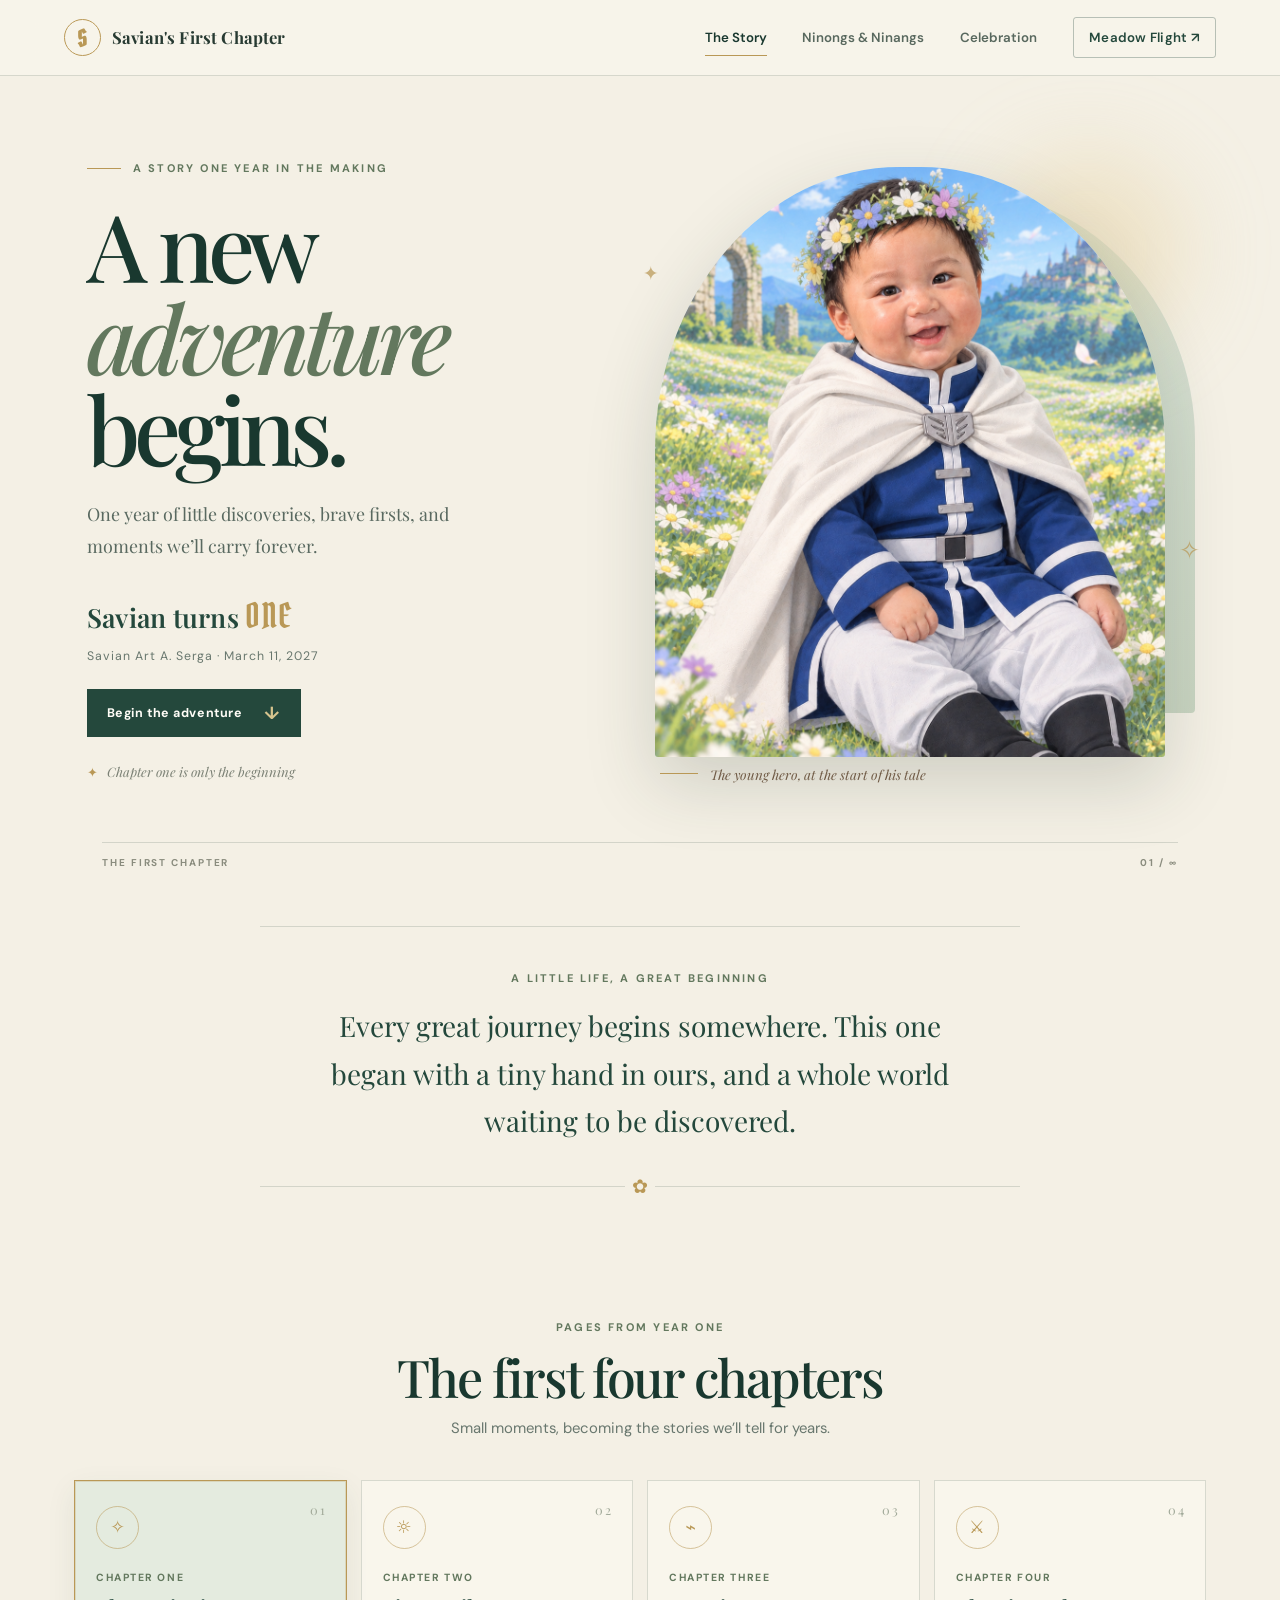
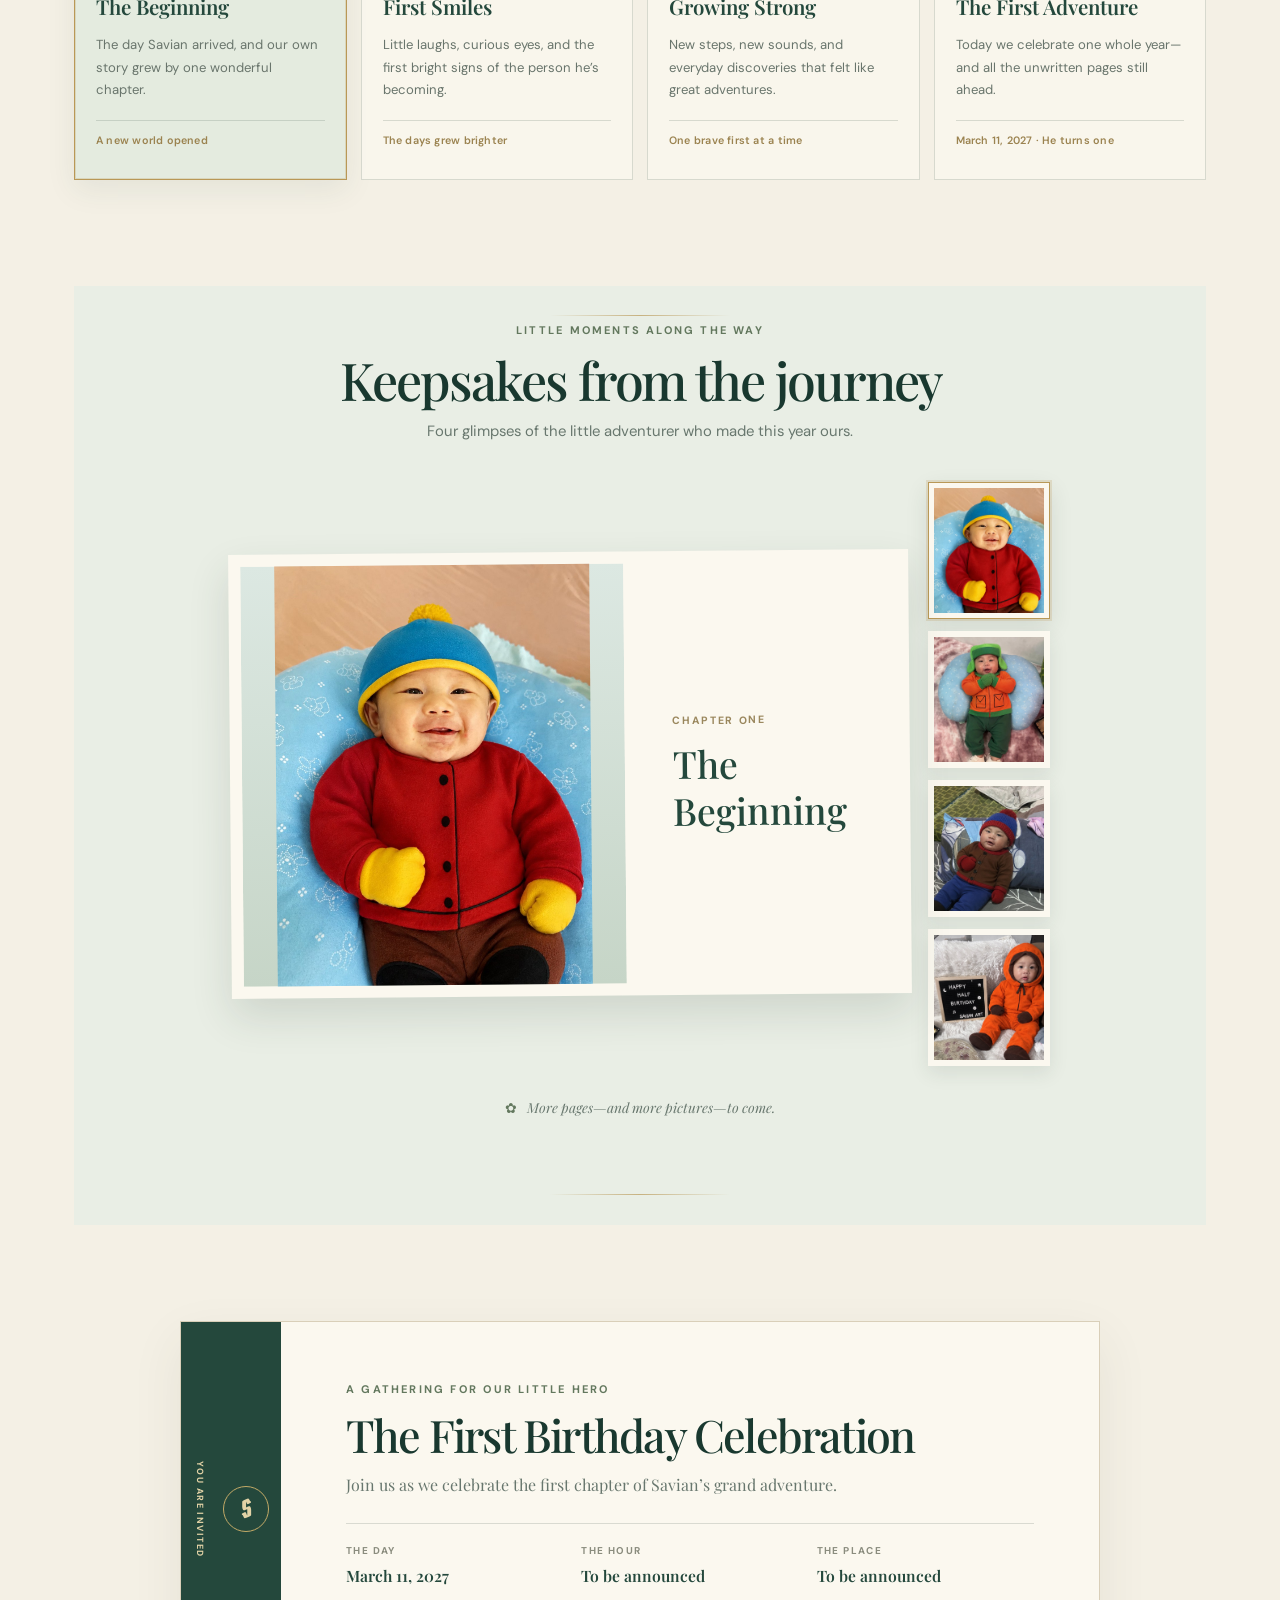
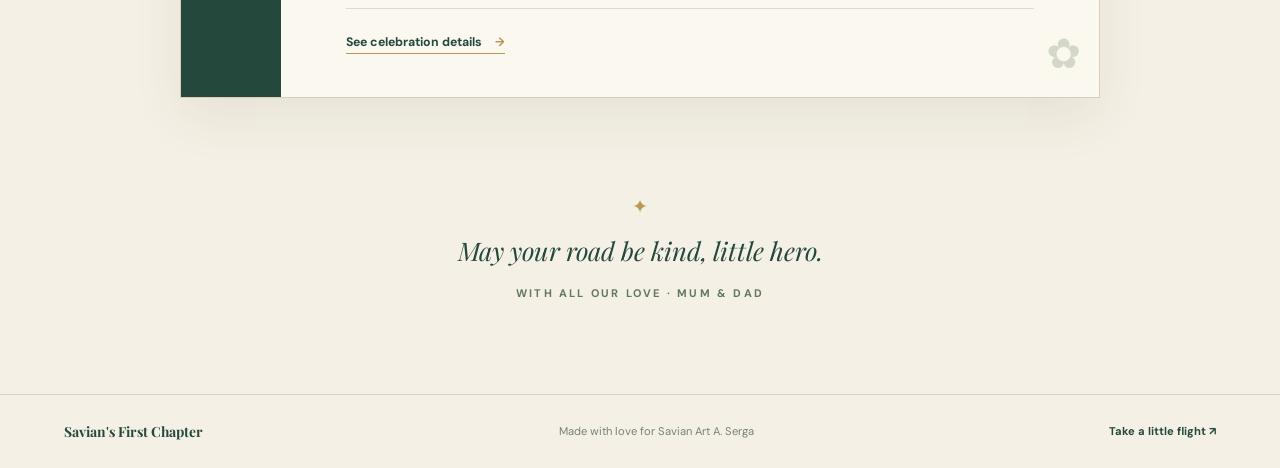
==== commit 69577ec8: "Add chapter-linked keepsake photos" ====
--- a/index.html
+++ b/index.html
@@ -10,7 +10,7 @@
 <link rel="preconnect" href="https://fonts.googleapis.com">
 <link rel="preconnect" href="https://fonts.gstatic.com" crossorigin>
 <link href="https://fonts.googleapis.com/css2?family=DM+Sans:wght@400;500;600;700&family=Playfair+Display:wght@500;600;700&family=Pirata+One&display=swap" rel="stylesheet">
-<link rel="stylesheet" href="css/style.css">
+<link rel="stylesheet" href="css/style.css?v=storybook-20261022-memories">
 </head>
 <body class="home-page">
 <div class="ambient-particles" id="ambientParticles" aria-hidden="true"></div>
@@ -61,25 +61,25 @@
       <p>Small moments, becoming the stories we’ll tell for years.</p>
     </div>
     <div class="chapter-grid">
-      <article class="chapter-card reveal">
+      <article class="chapter-card reveal is-selected" data-chapter="0" role="button" tabindex="0" aria-pressed="true" aria-controls="memoryGallery" aria-label="Show Chapter One: The Beginning photo">
         <div class="chapter-number">01</div><div class="chapter-icon" aria-hidden="true">✧</div>
         <p class="chapter-label">Chapter One</p><h3>The Beginning</h3>
         <p>The day Savian arrived, and our own story grew by one wonderful chapter.</p>
         <span class="chapter-date">A new world opened</span>
       </article>
-      <article class="chapter-card reveal">
+      <article class="chapter-card reveal" data-chapter="1" role="button" tabindex="0" aria-pressed="false" aria-controls="memoryGallery" aria-label="Show Chapter Two: First Smiles photo">
         <div class="chapter-number">02</div><div class="chapter-icon" aria-hidden="true">☼</div>
         <p class="chapter-label">Chapter Two</p><h3>First Smiles</h3>
         <p>Little laughs, curious eyes, and the first bright signs of the person he’s becoming.</p>
         <span class="chapter-date">The days grew brighter</span>
       </article>
-      <article class="chapter-card reveal">
+      <article class="chapter-card reveal" data-chapter="2" role="button" tabindex="0" aria-pressed="false" aria-controls="memoryGallery" aria-label="Show Chapter Three: Growing Strong photo">
         <div class="chapter-number">03</div><div class="chapter-icon" aria-hidden="true">⌁</div>
         <p class="chapter-label">Chapter Three</p><h3>Growing Strong</h3>
         <p>New steps, new sounds, and everyday discoveries that felt like great adventures.</p>
         <span class="chapter-date">One brave first at a time</span>
       </article>
-      <article class="chapter-card chapter-card-current reveal">
+      <article class="chapter-card reveal" data-chapter="3" role="button" tabindex="0" aria-pressed="false" aria-controls="memoryGallery" aria-label="Show Chapter Four: The First Adventure photo">
         <div class="chapter-number">04</div><div class="chapter-icon" aria-hidden="true">⚔</div>
         <p class="chapter-label">Chapter Four</p><h3>The First Adventure</h3>
         <p>Today we celebrate one whole year—and all the unwritten pages still ahead.</p>
@@ -94,11 +94,17 @@
       <h2 id="gallery-title">Keepsakes from the journey</h2>
       <p>Four glimpses of the little adventurer who made this year ours.</p>
     </div>
-    <div class="memory-grid">
-      <figure class="memory-card memory-tall reveal"><img src="assets/img/baby-1.png" alt="Savian in a happy first-year portrait" loading="lazy"><figcaption><span>Memory I</span> A bright beginning</figcaption></figure>
-      <figure class="memory-card memory-offset reveal"><img src="assets/img/baby-2.png" alt="Savian looking curiously to the side" loading="lazy"><figcaption><span>Memory II</span> A world to wonder at</figcaption></figure>
-      <figure class="memory-card reveal"><img src="assets/img/baby-3.png" alt="Savian sharing a little smile" loading="lazy"><figcaption><span>Memory III</span> The sound of laughter</figcaption></figure>
-      <figure class="memory-card memory-offset reveal"><img src="assets/img/baby-4.png" alt="Savian ready for another little adventure" loading="lazy"><figcaption><span>Memory IV</span> Onward, little hero</figcaption></figure>
+    <div class="memory-viewer reveal" id="memoryGallery" aria-live="polite">
+      <figure class="memory-feature">
+        <img id="featuredMemory" src="assets/img/memory-1.jpg" alt="Savian in a blue cap and red top, Chapter One: The Beginning" fetchpriority="high">
+        <figcaption><span id="memoryChapter">Chapter One</span><strong id="memoryCaption">The Beginning</strong></figcaption>
+      </figure>
+      <div class="memory-thumbnails" aria-label="Choose a keepsake photo">
+        <button class="memory-thumb is-active" type="button" data-memory="0" aria-label="Show Chapter One photo" aria-pressed="true"><img src="assets/img/memory-1.jpg" alt="" loading="lazy"></button>
+        <button class="memory-thumb" type="button" data-memory="1" aria-label="Show Chapter Two photo" aria-pressed="false"><img src="assets/img/memory-2.jpg" alt="" loading="lazy"></button>
+        <button class="memory-thumb" type="button" data-memory="2" aria-label="Show Chapter Three photo" aria-pressed="false"><img src="assets/img/memory-3.jpg" alt="" loading="lazy"></button>
+        <button class="memory-thumb" type="button" data-memory="3" aria-label="Show Chapter Four photo" aria-pressed="false"><img src="assets/img/memory-4.jpg" alt="" loading="lazy"></button>
+      </div>
     </div>
     <p class="gallery-note"><span aria-hidden="true">✿</span> More pages—and more pictures—to come.</p>
   </section>
@@ -129,6 +135,6 @@
 </main>
 
 <footer class="site-footer"><a href="index.html">Savian's First Chapter</a><span>Made with love for Savian Art A. Serga</span><a href="game.html">Take a little flight <span aria-hidden="true">↗</span></a></footer>
-<script src="js/site.js"></script>
+<script src="js/site.js?v=storybook-20261022-memories"></script>
 </body>
 </html>
--- a/css/style.css
+++ b/css/style.css
@@ -82,8 +82,9 @@
 .section-heading h2,.invitation-card h2{margin:9px 0;color:var(--forest-dark);font-family:var(--serif);font-size:clamp(2.1rem,4.2vw,3.25rem);font-weight:500;letter-spacing:-.04em;line-height:1.15}
 .section-heading>p:last-child{margin:8px auto 0;color:var(--muted);font-size:.93rem}
 .chapter-grid{display:grid;grid-template-columns:repeat(4,1fr);gap:14px}
-.chapter-card{position:relative;min-height:300px;padding:25px 21px 22px;background:rgba(251,248,239,.74);border:1px solid var(--line);transition:transform .25s ease,box-shadow .25s ease}
+.chapter-card{position:relative;display:block;width:100%;min-height:300px;padding:25px 21px 22px;background:rgba(251,248,239,.74);border:1px solid var(--line);color:inherit;font:inherit;text-align:left;cursor:pointer;transition:transform .25s ease,box-shadow .25s ease,background .25s ease,border-color .25s ease}
 .chapter-card:hover{transform:translateY(-5px);box-shadow:0 16px 35px rgba(36,72,60,.08)}
+.chapter-card:focus-visible,.memory-thumb:focus-visible{outline:3px solid var(--gold);outline-offset:3px}
 .chapter-number{position:absolute;top:18px;right:19px;color:#a2aa9a;font-family:var(--serif);font-size:.8rem;letter-spacing:.14em}
 .chapter-icon{display:grid;place-items:center;width:43px;height:43px;margin-bottom:20px;border:1px solid rgba(185,152,86,.55);border-radius:50%;color:var(--gold);font-size:1.1rem}
 .chapter-label{margin:0 0 4px;color:var(--moss);font-size:.65rem;font-weight:700;letter-spacing:.15em;text-transform:uppercase}
@@ -91,21 +92,24 @@
 .chapter-card>p:not(.chapter-label){margin:0;color:#69756c;font-size:.82rem;line-height:1.75}
 .chapter-date{display:block;margin-top:18px;padding-top:11px;border-top:1px solid var(--line);color:#9b8350;font-size:.67rem;font-weight:600;letter-spacing:.02em}
 .chapter-card-current{background:#e9eee5;border-color:rgba(99,120,94,.35)}
+.chapter-card.is-selected{background:#e4ebdf;border-color:var(--gold);box-shadow:inset 0 0 0 1px rgba(185,152,86,.25),0 10px 28px rgba(36,72,60,.08)}
 
 /* First-year gallery */
 .gallery-section{position:relative;padding:82px max(3%,0) 92px;background:#e9eee5}
 .gallery-section:before,.gallery-section:after{position:absolute;content:"";width:180px;height:1px;background:linear-gradient(90deg,transparent,rgba(185,152,86,.7),transparent)}
 .gallery-section:before{top:29px;left:calc(50% - 90px)}
 .gallery-section:after{bottom:30px;left:calc(50% - 90px)}
-.memory-grid{display:grid;grid-template-columns:repeat(4,minmax(0,1fr));align-items:start;gap:17px;max-width:1010px;margin:0 auto}
-.memory-card{margin:0;padding:9px 9px 14px;background:var(--paper);box-shadow:0 12px 27px rgba(43,61,47,.1);transform:rotate(-1.2deg);transition:transform .25s ease,box-shadow .25s ease}
-.memory-card:nth-child(even){transform:rotate(1.4deg)}
-.memory-card:hover{z-index:1;transform:translateY(-5px) rotate(0);box-shadow:0 18px 35px rgba(43,61,47,.16)}
-.memory-card img{width:100%;height:235px;object-fit:contain;background:linear-gradient(180deg,#dce8e2,#c6d5c7)}
-.memory-card figcaption{padding:11px 5px 0;color:var(--forest);font-family:var(--serif);font-size:.93rem}
-.memory-card figcaption span{display:block;margin-bottom:3px;color:#9a875d;font-family:var(--sans);font-size:.59rem;font-weight:700;letter-spacing:.15em;text-transform:uppercase}
-.memory-tall{margin-top:10px}
-.memory-offset{margin-top:27px}
+.memory-viewer{display:grid;grid-template-columns:minmax(0,1fr) 122px;align-items:center;gap:18px;max-width:820px;margin:0 auto}
+.memory-feature{display:grid;grid-template-columns:minmax(0,1.05fr) minmax(150px,.75fr);align-items:stretch;min-height:420px;margin:0;padding:12px;background:var(--paper);box-shadow:0 18px 42px rgba(43,61,47,.14);transform:rotate(-.5deg)}
+.memory-feature img{width:100%;height:420px;object-fit:contain;background:linear-gradient(180deg,#dce8e2,#c6d5c7)}
+.memory-feature figcaption{display:flex;flex-direction:column;justify-content:center;gap:10px;padding:clamp(18px,4vw,48px);color:var(--forest)}
+.memory-feature figcaption span{color:#9a875d;font-size:.66rem;font-weight:700;letter-spacing:.16em;text-transform:uppercase}
+.memory-feature figcaption strong{font-family:var(--serif);font-size:clamp(1.5rem,3vw,2.35rem);font-weight:500;line-height:1.25}
+.memory-thumbnails{display:grid;gap:12px}
+.memory-thumb{padding:5px;border:1px solid transparent;background:var(--paper);box-shadow:0 7px 18px rgba(43,61,47,.1);cursor:pointer;transition:transform .2s ease,border-color .2s ease}
+.memory-thumb img{width:100%;height:125px;object-fit:cover;object-position:center 28%}
+.memory-thumb:hover{transform:translateX(-4px)}
+.memory-thumb.is-active{border-color:var(--gold);box-shadow:0 0 0 2px rgba(185,152,86,.22),0 8px 22px rgba(43,61,47,.12)}
 .gallery-note{margin:30px auto 0;text-align:center;color:var(--muted);font-family:var(--serif);font-size:.86rem;font-style:italic}
 .gallery-note span{padding-right:7px;color:var(--moss);font-style:normal}
 
@@ -199,9 +203,11 @@
   .hero h1{font-size:clamp(3.5rem,8.4vw,5.4rem)}
   .hero-image-wrap{height:520px}
   .chapter-grid{grid-template-columns:repeat(2,1fr)}
-  .memory-grid{grid-template-columns:repeat(2,minmax(0,1fr));max-width:650px;gap:20px}
-  .memory-card img{height:260px}
-  .memory-tall,.memory-offset{margin-top:0}
+  .memory-viewer{grid-template-columns:minmax(0,1fr) 90px;gap:12px}
+  .memory-feature{grid-template-columns:1fr;min-height:0}
+  .memory-feature img{height:390px}
+  .memory-feature figcaption{min-height:110px;padding:18px 20px}
+  .memory-thumb img{height:100px}
 }
 @media(max-width:600px){
   .nav{position:sticky;display:block;padding:10px 15px 9px}
@@ -239,11 +245,15 @@
   .chapter-date{font-size:.61rem}
   .chapter-icon{width:37px;height:37px;margin-bottom:14px}
   .gallery-section{margin:0 -19px;padding:60px 20px 68px}
-  .memory-grid{gap:13px}
-  .memory-card{padding:6px 6px 10px}
-  .memory-card img{height:clamp(155px,48vw,230px)}
-  .memory-card figcaption{font-size:.78rem}
-  .memory-card figcaption span{font-size:.52rem}
+  .memory-viewer{grid-template-columns:minmax(0,1fr) 64px;gap:8px}
+  .memory-feature{padding:7px;transform:none}
+  .memory-feature img{height:clamp(250px,78vw,390px)}
+  .memory-feature figcaption{min-height:90px;padding:13px 12px}
+  .memory-feature figcaption span{font-size:.55rem}
+  .memory-feature figcaption strong{font-size:1.35rem}
+  .memory-thumbnails{gap:8px}
+  .memory-thumb{padding:3px}
+  .memory-thumb img{height:clamp(72px,21vw,105px)}
   .invitation-section{padding:65px 0 55px}
   .invitation-card{grid-template-columns:48px 1fr}
   .invite-side{gap:11px;padding:15px 5px;font-size:.46rem}
